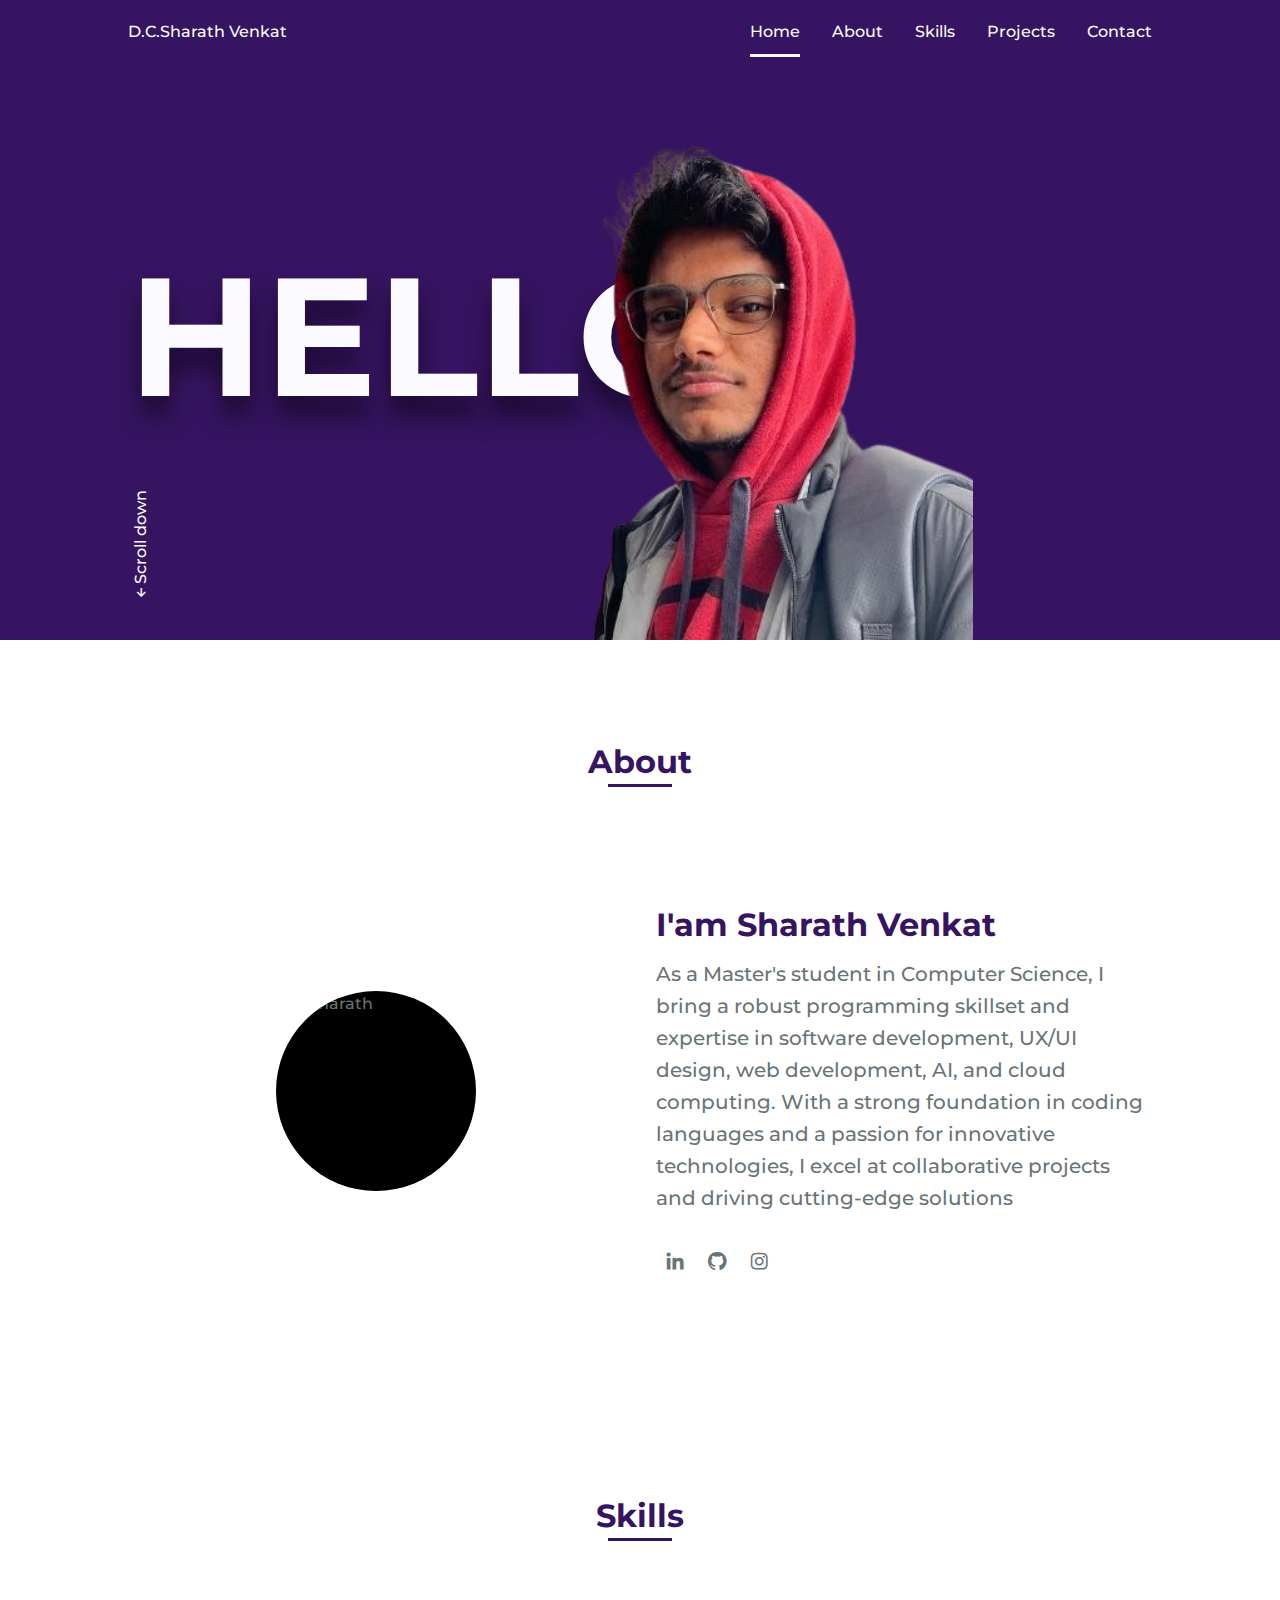
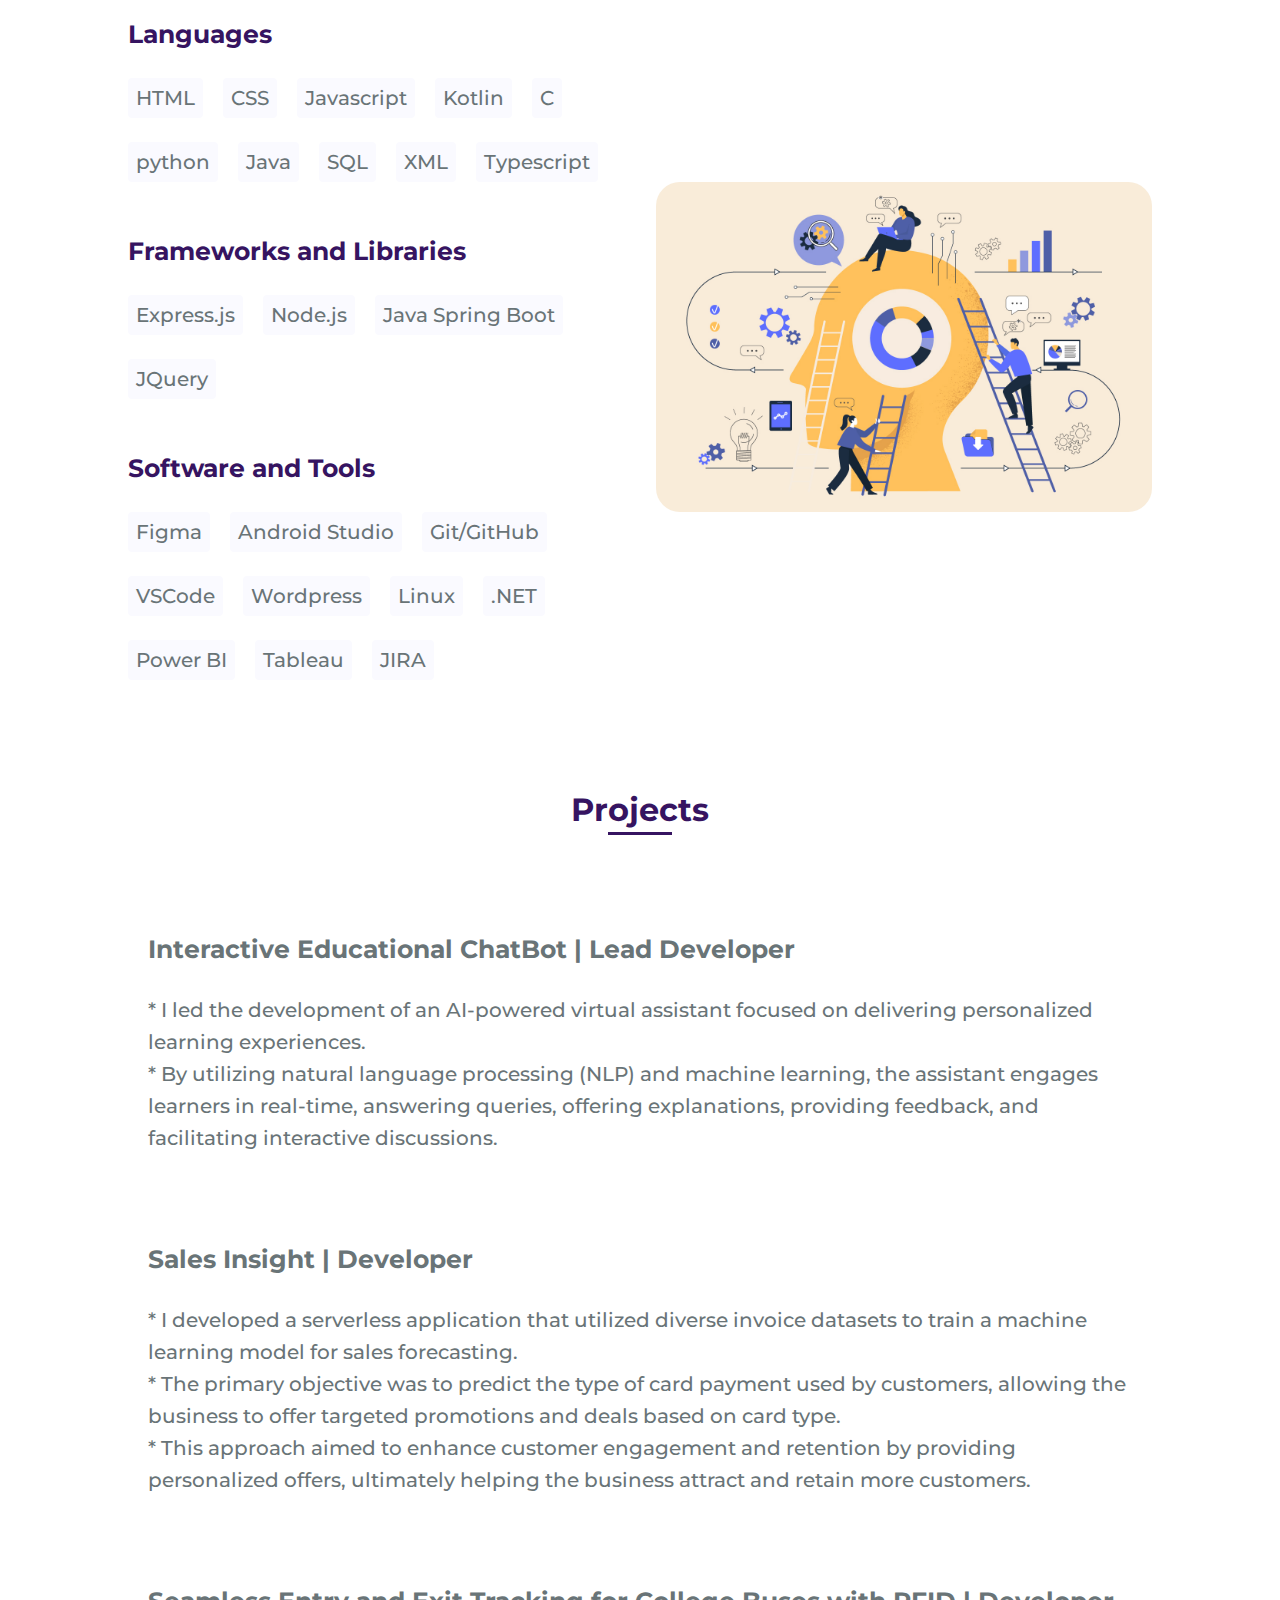
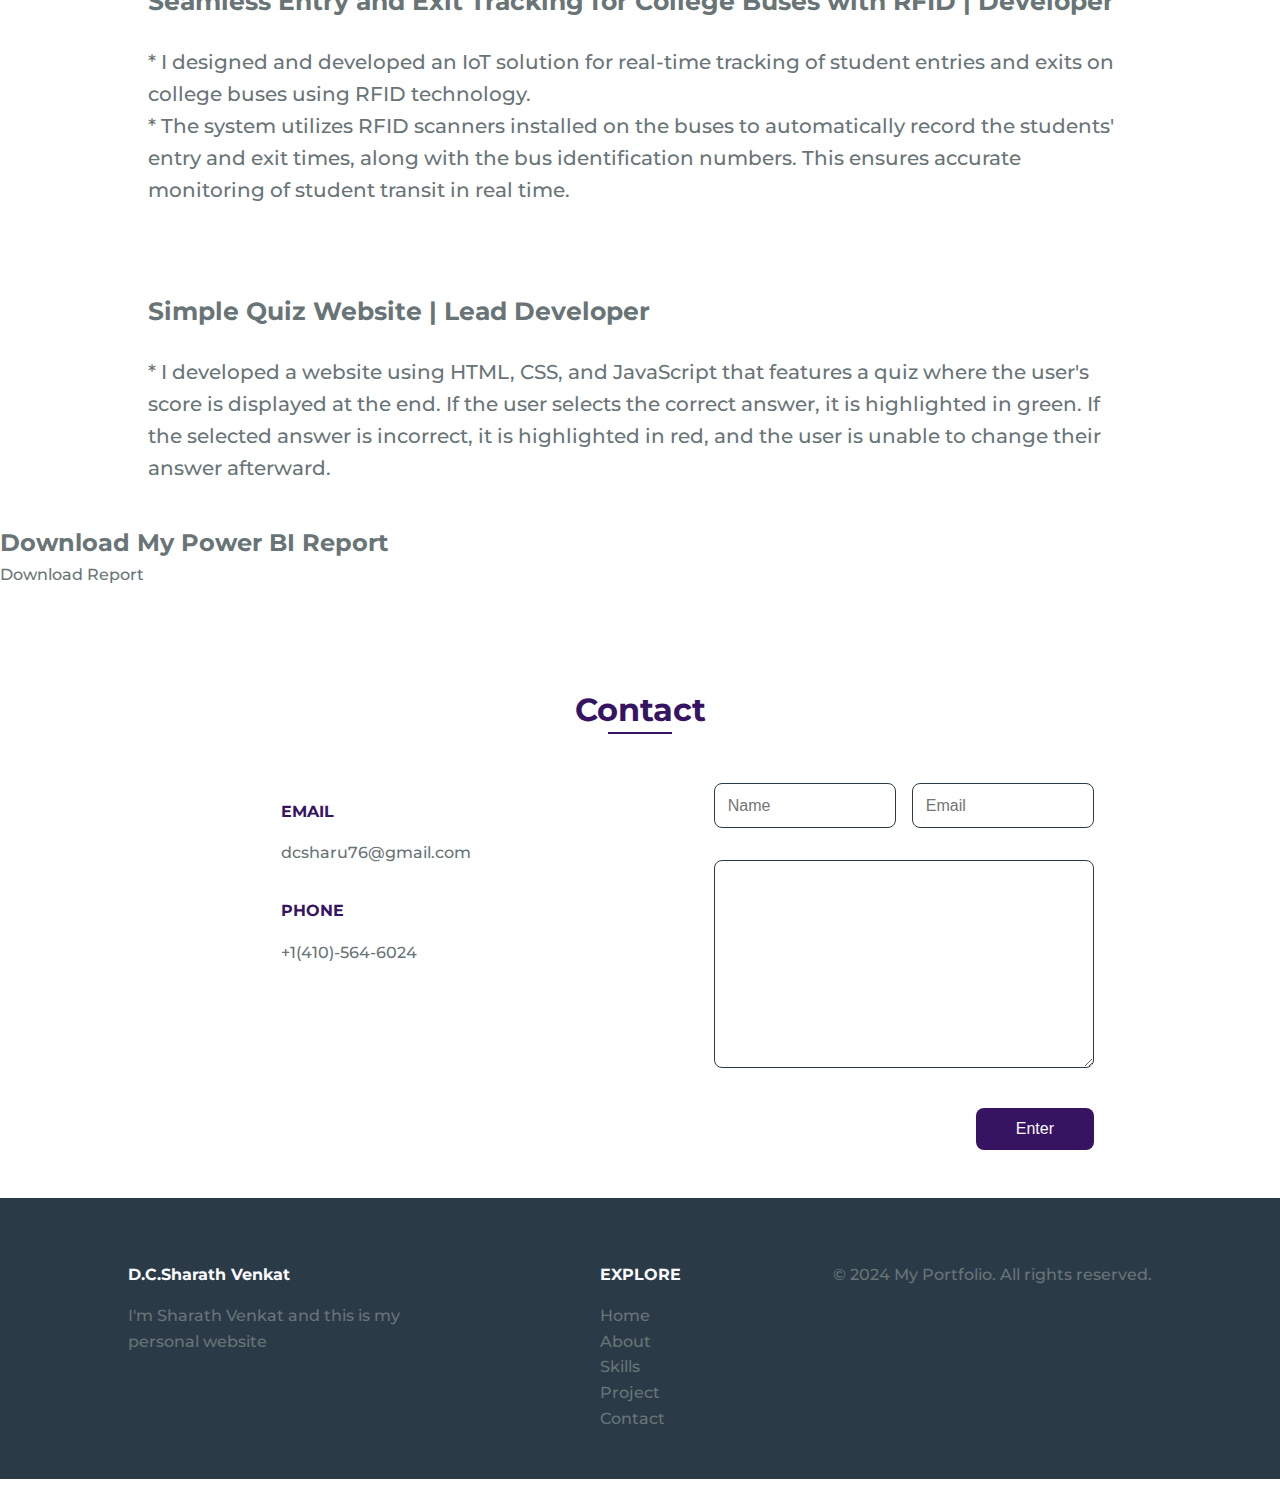
==== index.html @ 699fb861 "Update index.html" ====
<!DOCTYPE html>
    <html lang="en">
    <head>
        <meta charset="UTF-8">
        <meta name="viewport" content="width=device-width, initial-scale=1.0">
        <link rel="stylesheet" href="sharath/styles.css">
        <link href='https://cdn.jsdelivr.net/npm/boxicons@2.0.5/css/boxicons.min.css' rel='stylesheet'>

        <title>Portfolio</title>
    </head>
    <body>
        <header class="l-header">
            <nav class="nav bd-grid">
                <div>
                    <a href="#" class="nav__logo">D.C.Sharath Venkat</a>
                </div>

                <div class="nav__menu" id="nav-menu">
                    <ul class="nav__list">
                        <li class="nav__item"><a href="#home" class="nav__link active">Home</a></li>
                        <li class="nav__item"><a href="#about" class="nav__link">About</a></li>
                        <li class="nav__item"><a href="#skills" class="nav__link">Skills</a></li>
                        <li class="nav__item"><a href="#projects" class="nav__link">Projects</a></li>
                        <li class="nav__item"><a href="#contact" class="nav__link">Contact</a></li>
                    </ul>
                </div>

                <div class="nav__toggle" id="nav-toggle">
                    <i class='bx bx-menu'></i>
                </div>
            </nav>
        </header>

        <main class="l-main">
            <section class="home" id="home">
                <div class="home__container bd-grid">
                    <h1 class="home__title"><span>HELLO</span></h1>

                    <div class="home__scroll">
                        <a href="#about" class="home__scroll-link"><i class='bx bx-up-arrow-alt' ></i>Scroll down</a>
                    </div>

                    <img src="sharath/me.png" alt="" class="home__img">
                </div>
            </section>
                <section class="about section" id="about">
                <h2 class="section-title">About</h2>

                <div class="about__container bd-grid">
                    <div class="about__img">
                        <img src="sharath/programmer.jpg" alt="sharath">
                    </div>

                    <div>
                        <h2 class="about__subtitle">I'am Sharath Venkat</h2>
                        <p class="about__text" style="font-size: 20px;">As a Master's student in Computer Science, I bring a robust programming skillset and expertise in software development, UX/UI design, web development, AI, and cloud computing. With a strong foundation in coding languages and a passion for innovative technologies, I excel at collaborative projects and driving cutting-edge solutions
                        <div class="about__social">
                            <a href="https://www.linkedin.com/in/d-c-sharath-venkat/" class="about__social-icon"><i class='bx bxl-linkedin' ></i></a>
                            <a href="https://github.com/DCSharathVenkat" class="about__social-icon"><i class='bx bxl-github' ></i></a>
                            <a href="https://www.instagram.com/sharath_venkat/?hl=en" class="about__social-icon"><i class='bx bxl-instagram' ></i></a>
                            
                            
                        </div>
                    </div>
                </div>
            </section>
            

            

            
            <section class="skills section" id="skills">
                <h2 class="section-title">Skills</h2>

                <div class="skills__container bd-grid">
                    <div class="skills__box">
    <h3 class="skills__subtitle" style="font-size: 25px;">Languages</h3>
                        <span class="skills__name" style="font-size: 20px;">HTML</span>
                        <span class="skills__name" style="font-size: 20px;">CSS</span>
                        <span class="skills__name" style="font-size: 20px;">Javascript</span>
                        <span class="skills__name" style="font-size: 20px;">Kotlin</span>
                        <span class="skills__name" style="font-size: 20px;">C</span>
                        <span class="skills__name" style="font-size: 20px;">python</span>
                        <span class="skills__name" style="font-size: 20px;">Java</span>
                        <span class="skills__name" style="font-size: 20px;">SQL</span>
                        <span class="skills__name" style="font-size: 20px;">XML</span>
                        <span class="skills__name" style="font-size: 20px;">Typescript</span>

                        <h3 class="skills__subtitle" style="font-size: 25px;">Frameworks and Libraries</h3>
                        <span class="skills__name" style="font-size: 20px;">Express.js</span>
                        <span class="skills__name" style="font-size: 20px;">Node.js</span>
                        <span class="skills__name" style="font-size: 20px;">Java Spring Boot</span>
                        <span class="skills__name" style="font-size: 20px;">JQuery</span>

                        
                        <h3 class="skills__subtitle" style="font-size: 25px;">Software and Tools</h3>
                        <span class="skills__name" style="font-size: 20px;">Figma</span>
                        <span class="skills__name" style="font-size: 20px;">Android Studio</span>
                        <span class="skills__name" style="font-size: 20px;">Git/GitHub</span>
                        <span class="skills__name" style="font-size: 20px;">VSCode</span>
                        <span class="skills__name" style="font-size: 20px;">Wordpress</span>
                        <span class="skills__name" style="font-size: 20px;">Linux</span>
                        <span class="skills__name" style="font-size: 20px;">.NET</span>
                        <span class="skills__name" style="font-size: 20px;">Power BI</span>
                        <span class="skills__name" style="font-size: 20px;">Tableau</span>
                        <span class="skills__name" style="font-size: 20px;">JIRA</span>
                    </div>

                    <div class="skills__img">
                        <img src="sharath/skill.jpg" alt="skill">
                    </div>
                </div>
            </section>

            

            <section id="projects">
                <div class="container">
                    <h2 class="section-title">Projects</h2>
                    <div class="lead__container bd-grid">
                    <div class="project" id="projects">
                        <h3 style="font-size: 25px;">Interactive Educational ChatBot | Lead Developer </h3>
                        <p style="font-size: 20px;">* I led the development of an AI-powered virtual assistant focused on delivering personalized learning experiences.</p>
                        <p style="font-size: 20px;">* By utilizing natural language processing (NLP) and machine learning, the assistant engages learners in real-time, answering queries, offering explanations, providing feedback, and facilitating interactive discussions.</p>
                    </div>
                    </div>
                    
                    <div class="lead__container bd-grid">
                    <div class="project">
                        <h3 style="font-size: 25px;">Sales Insight | Developer </h3>
                        <p style="font-size: 20px;">* I developed a serverless application that utilized diverse invoice datasets to train a machine learning model for sales forecasting.</p>
                        <p style="font-size: 20px;">* The primary objective was to predict the type of card payment used by customers, allowing the business to offer targeted promotions and deals based on card type.</p>
                        <p style="font-size: 20px;">* This approach aimed to enhance customer engagement and retention by providing personalized offers, ultimately helping the business attract and retain more customers.</p>
                    </div>
                    </div>
                    
                    <div class="lead__container bd-grid">
                    <div class="project">
                        <h3 style="font-size: 25px;">Seamless Entry and Exit Tracking for College Buses with RFID | Developer </h3>
                        <p style="font-size: 20px;">* I designed and developed an IoT solution for real-time tracking of student entries and exits on college buses using RFID technology. </p>
                        <p style="font-size: 20px;">* The system utilizes RFID scanners installed on the buses to automatically record the students' entry and exit times, along with the bus identification numbers. This ensures accurate monitoring of student transit in real time.</p>
                    </div>
                    </div>


                    <div class="lead__container bd-grid">
                    <div class="project">
                        <h3 style="font-size: 25px;">Simple Quiz Website | Lead Developer </h3>
                        <p style="font-size: 20px;">* I developed a website using HTML, CSS, and JavaScript that features a quiz where the user's score is displayed at the end. If the user selects the correct answer, it is highlighted in green. If the selected answer is incorrect, it is highlighted in red, and the user is unable to change their answer afterward.</p>
                    </div>
                    </div>

                    <section id="powerbi">
    <h2>Download My Power BI Report</h2>
    <a href="https://drive.google.com/file/d/1FcoRcLD9pyDUo7JGklIje6vXrLm3dzFv/view?usp=sharing" download class="btn">Download Report</a>
</section>

                    
                </div>
            </section>              

            <section class="contact section" id="contact">
                <h2 class="section-title">Contact</h2>

                <div class="contact__container bd-grid">
                    <div class="contact__info">
                        <h3 class="contact__subtitle">EMAIL</h3>
                        <span class="contact__text">dcsharu76@gmail.com</span>

                        <h3 class="contact__subtitle">PHONE</h3>
                        <span class="contact__text">+1(410)-564-6024</span>
                    </div>

                    <form action="" class="contact__form">
                        <div class="contact__inputs">
                            <input type="text" placeholder="Name" class="contact__input">
                            <input type="mail" placeholder="Email" class="contact__input">
                        </div>

                        <textarea name="" id="" cols="0" rows="10" class="contact__input"></textarea>

                        <input type="submit" value="Enter" class="contact__button">
                    </form>
                </div>
            </section>
        </main>


        <footer class="footer section">
            <div class="footer__container bd-grid">
                <div class="footer__data">
                    <h2 class="footer__title">D.C.Sharath Venkat</h2>
                    <p class="footer__text">I'm Sharath Venkat and this is my personal website</p>
                </div>

                <div class="footer__data">
                    <h2 class="footer__title">EXPLORE</h2>
                    <ul>
                        <li><a href="#home" class="footer__link">Home</a></li>
                        <li><a href="#about" class="footer__link">About</a></li>
                        <li><a href="#skills" class="footer__link">Skills</a></li>
                        <li><a href="#portfolio" class="footer__link">Project</a></li>
                        <li><a href="#Contact" class="footer__link">Contact</a></li>
                    </ul>
                </div>
                <div class="container">
                    <p>© 2024 My Portfolio. All rights reserved.</p>
                </div>

            </div>
        </footer>
        <script src="https://unpkg.com/scrollreveal"></script>
        <script src="sharath/main.js"></script>
    </body>
</html>
---- sharath/styles.css ----
@import url("https://fonts.googleapis.com/css2?family=Montserrat:wght@500;600;700&display=swap");

:root{
    --header-height: 3rem;
    --font-medium: 500;
}
:root{
    --first-color: #361461;
    --white-color: #FAFAFF;
    --dark-color: #2A3B47;
    --text-color: #697477;
}

:root{
    --body-font: 'Montserrat', sans-serif;
    --big-font-size: 6.25rem;
    --h2-font-size: 1.25rem;
    --normal-font-size: .938rem;
    --small-font-size: .813rem;
}
@media screen and (min-width: 768px){
    :root{
        --big-font-size: 10.5rem;
        --h2-font-size: 2rem;
        --normal-font-size: 1rem;
        --small-font-size: .875rem;
    }
}


:root{
    --mb-1: .5rem;
    --mb-2: 1rem;
    --mb-3: 1.5rem;
    --mb-4: 2rem;
}


:root{
    --z-fixed: 100;
}

/*===== BASE =====*/
*,::before,::after{
    box-sizing: border-box;
}
html{
    scroll-behavior: smooth;
}
body{
    margin: var(--header-height) 0 0 0;
    font-family: var(--body-font);
    font-size: var(--normal-font-size);
    font-weight: var(--font-medium);
    color: var(--text-color);
    line-height: 1.6;
}
h1,h2,p{
    margin: 0;
}
ul{
    margin: 0;
    padding: 0;
    list-style: none;
}
a{
    text-decoration: none;
    color: var(--text-color);
}
img{
    max-width: 100%;
    height: auto;
    display: block;
}

/*===== CLASS CSS ===== */
.section{
    padding: 3rem 0;
}
.section-title{
    position: relative;
    font-size: var(--h2-font-size);
    color: var(--dark-color);
    margin: var(--mb-4) 0;
    text-align: center;
}
.section-title::after{
    position: absolute;
    content: "";
    width: 32px;
    height: .18rem;
    left: 0;
    right: 0;
    margin: auto;
    top: 2rem;
    background-color: var(--first-color);
}

/*===== LAYOUT =====*/
.bd-grid{
    max-width: 1024px;
    display: grid;
    grid-template-columns: 100%;
    grid-column-gap: 2rem;
    width: calc(100% - 2rem);
    margin-left: var(--mb-2);
    margin-right: var(--mb-2);
}
.l-header{
    width: 100%;
    position: fixed;
    top: 0;
    left: 0;
    z-index: var(--z-fixed);
    background-color: var(--first-color);
}


.nav{
    height: var(--header-height);
    display: flex;
    justify-content: space-between;
    align-items: center;
}
@media screen and (max-width: 768px){
    .nav__menu{
        position: fixed;
        top: var(--header-height);
        right: -100%;
        width: 80%;
        height: 100%;
        padding: 2rem;
        background-color: rgba(255,255,255,.3);
        transition: .5s;
        backdrop-filter: blur(10px);
    }
}
.nav__item{
    margin-bottom: var(--mb-4);
}
.nav__link{
    position: relative;
    color: var(--dark-color);
}
.nav__link:hover{
    color: var(--first-color);
    text-shadow: 2px 2px 5px rgba(0,0,0,0.3);
    transform: scale(1.2); 
}
.nav__logo{
    color: var(--white-color);
}
.nav__toggle{
    color: var(--white-color);
    font-size: 1.5rem;
    cursor: pointer;
}

/*=== Show menu ===*/
.show{
    right: 0;
}

/*Active menu*/
.active::after{
    position: absolute;
    content: "";
    width: 100%;
    height: .18rem;
    left: 0;
    top: 2rem;
    background-color: var(--first-color);
}

/*===== HOME =====*/
.home{
    position: relative;
    background-color: var(--first-color);
    overflow: hidden;
}
.home__container{
    height: calc(100vh - var(--header-height));
    row-gap: 5rem;
}
.home__title{
    align-self: flex-end;
    font-size: var(--big-font-size);
    color: var(--white-color);
    line-height: .8;
}
.home__title span{
    text-shadow: 0 20px 25px rgba(0,0,0,.5);
}
.home__scroll{
    align-self: flex-end;
    padding-bottom: var(--mb-4);
}
.home__scroll-link{
    writing-mode: vertical-lr;
    transform: rotate(-180deg);
    color: var(--white-color);
}
.home__img{
    position: absolute;
    right: 0;
    bottom: 0;
    width: 295px;
}

/* ===== ABOUT =====*/
.about__container{
    justify-items: center;
    row-gap: 2rem;
    text-align: center;
}
.about__img{
    display: flex;
    justify-content: center;
    width: 200px;
    height: 2000px;
    background-color:black;
    border-radius: 60%;
    overflow: hidden;
}
.about__img img{
    width: 200px;
}

.about__subtitle{
    font-size: var(--h2-font-size);
    color: var(--first-color);
    margin-bottom: var(--mb-1);
}
.about__text{
    margin-bottom: var(--mb-4);
}
.about__profession{
    display: block;
    margin-bottom: var(--mb-4);
}
.about__social-icon{
    font-size: 1.4rem;
    margin: 0 var(--mb-1);
}
.about__social-icon:hover{
    color: var(--first-color);
}

/* ===== SKILLS =====*/
.skills__container{
    row-gap: 2rem;
}
.skills__subtitle{
    color: var(--first-color);
    margin-bottom: var(--mb-3);
}
.skills__name{
    display: inline-block;
    font-size: var(--small-font-size);
    margin-right: var(--mb-2);
    margin-bottom: var(--mb-3);
    padding: .25rem .5rem;
    background-color: var(--white-color);
    border-radius: .25rem;
}
.skills__name:hover{
    background-color: var(--first-color);
    color: var(--white-color);
}
.skills__img img{
    border-radius: 1.5rem;
}

/* ===== PROJECT=====*/
.project {
    margin-bottom: 20px;
    border-radius: 5px;
    transition: transform 0.3s;
    text-align: left;
    padding: 20px;
}

.section-title{
    color: var(--first-color);
    margin-bottom: var(--mb-3);
}

/* ===== CONTACT =====*/
.contact__container{
    row-gap: 2rem;
}
.contact__subtitle{
    font-size: var(--normal-font-size);
    color: var(--first-color);
}
.contact__text{
    display: inline-block;
    margin-bottom: var(--mb-2);
}
.contact__inputs{
    display: grid;
    grid-template-columns: repeat(2, 1fr);
    column-gap: 1rem;
}
.contact__input{
    width: 100%;
    padding: .8rem;
    outline: none;
    border: 1.5px solid var(--dark-color);
    font-size: var(--normal-font-size);
    margin-bottom: var(--mb-4);
    border-radius: .5rem;
}
.contact__button{
    display: block;
    background-color: var(--first-color);
    color: var(--white-color);
    padding: .75rem 2.5rem;
    margin-left: auto;
    border-radius: .5rem;
    border: none;
    outline: none;
    font-size: var(--normal-font-size);
    cursor: pointer;
}

/* ===== FOOTER=====*/
.footer{
    background-color: var(--dark-color);
}
.footer__container{
    row-gap: 2rem;
}
.footer__title{
    font-size: var(--normal-font-size);
    color: var(--white-color);
    margin-bottom: var(--mb-2);
}
.footer__link{
    padding: .25rem 0;
}

.footer__social{
    font-size: 1.4rem;
    margin-right: var(--mb-1);
}
.footer__social:hover{
    color: var(--first-color);
}

/* ===== MEDIA QUERIES =====*/
/* For small devices */
@media screen and (max-width: 320px) {
  .home__img {
    width: 230px;
  }
}

@media screen and (min-width: 768px){
    body{
        margin: 0;
    }
    .section{
        padding-top: 4rem;
    }
    .section-title{
        margin-bottom: 3rem;
    }
    .section-title::after{
        width: 64px;
        top: 3rem;
    }

    .nav{
        height: calc(var(--header-height) + 1rem);
    }
    .nav__list{
        display: flex;
    }
    .nav__item{
        margin-left: var(--mb-4);
        margin-bottom: 0;
    }
    .nav__toggle{
        display: none;
    }
    .nav__link{
        color: var(--white-color);
    }

    .active::after{
        background-color: var(--white-color);
    }

    .home__container{
        height: 100vh;
        grid-template-rows: 1.7fr 1fr;
        row-gap: 0;
    }
    .home__img{
        width: 524px;
        right: 10%;
    }

    .about__container{
        grid-template-columns: repeat(2, 1fr);
        align-items: center;
        text-align: initial;
        padding: 4rem 0;
    }
    .about__img{
        width: 200px;
        height: 200px;
    }
    .about__img img{
        width: 165px;
    }

    .skills__container{
        grid-template-columns: repeat(2, 1fr);
        align-items: center;
    }

    .portfolio__container{
        grid-template-columns: repeat(3, 1fr);
        grid-template-rows: repeat(2, 1fr);
        column-gap: 2rem;
    }

    .contact__container{
        grid-template-columns: repeat(2, 1fr);
        justify-items: center;
    }
    .contact__form{
        width: 380px;
    }

    .footer__container{
        grid-template-columns: repeat(3, 1fr);
        justify-items: center;
    }
}

@media screen and (min-width: 1024px){
    .bd-grid{
        margin-left: auto;
        margin-right: auto;
    }
}

/* For tall screens on mobiles y desktop*/
@media screen and (min-height: 721px) {
    .home__container {
        height: 640px;
    }
    .home__img {
        width: 500px;
        right: 24%;
    }
}

.nav__link:hover, .footer__link:hover {
    color: #4A90E2; /* Use your preferred accent color */
    transition: color 0.3s ease-in-out;
}
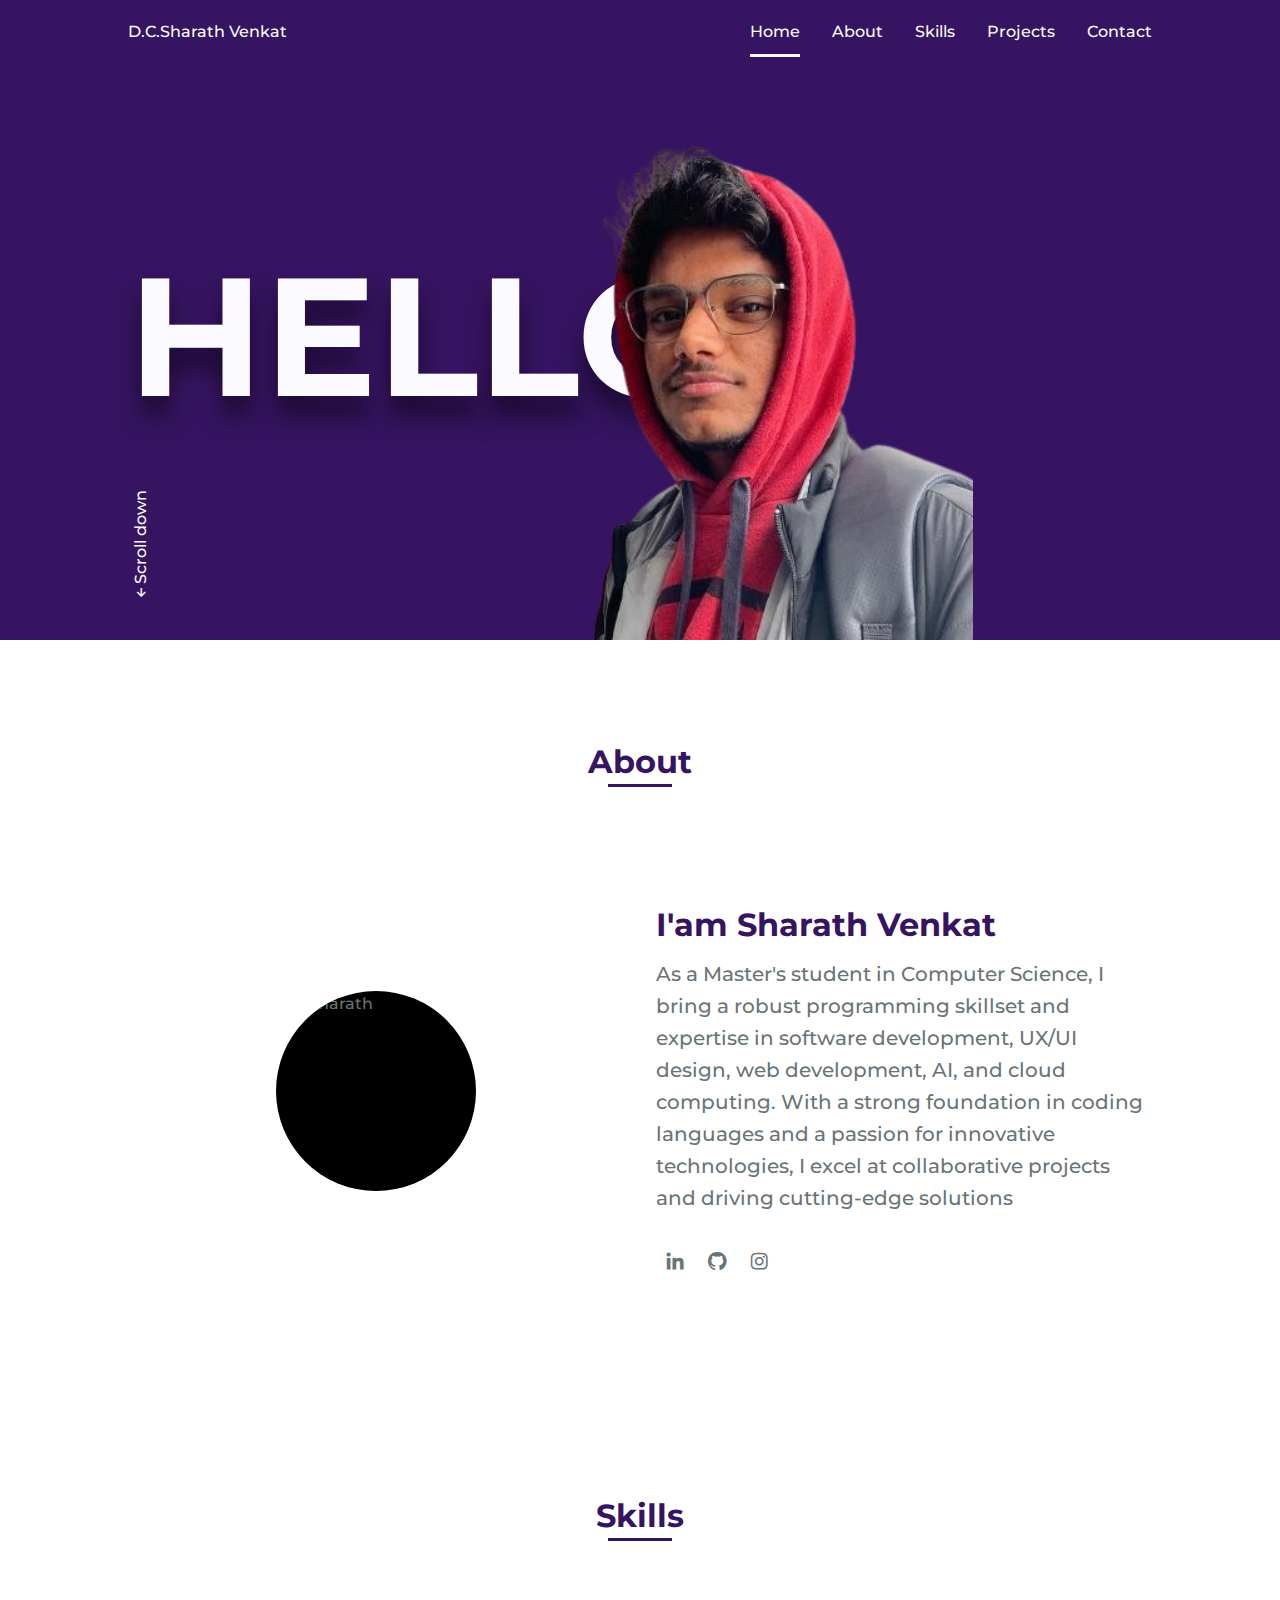
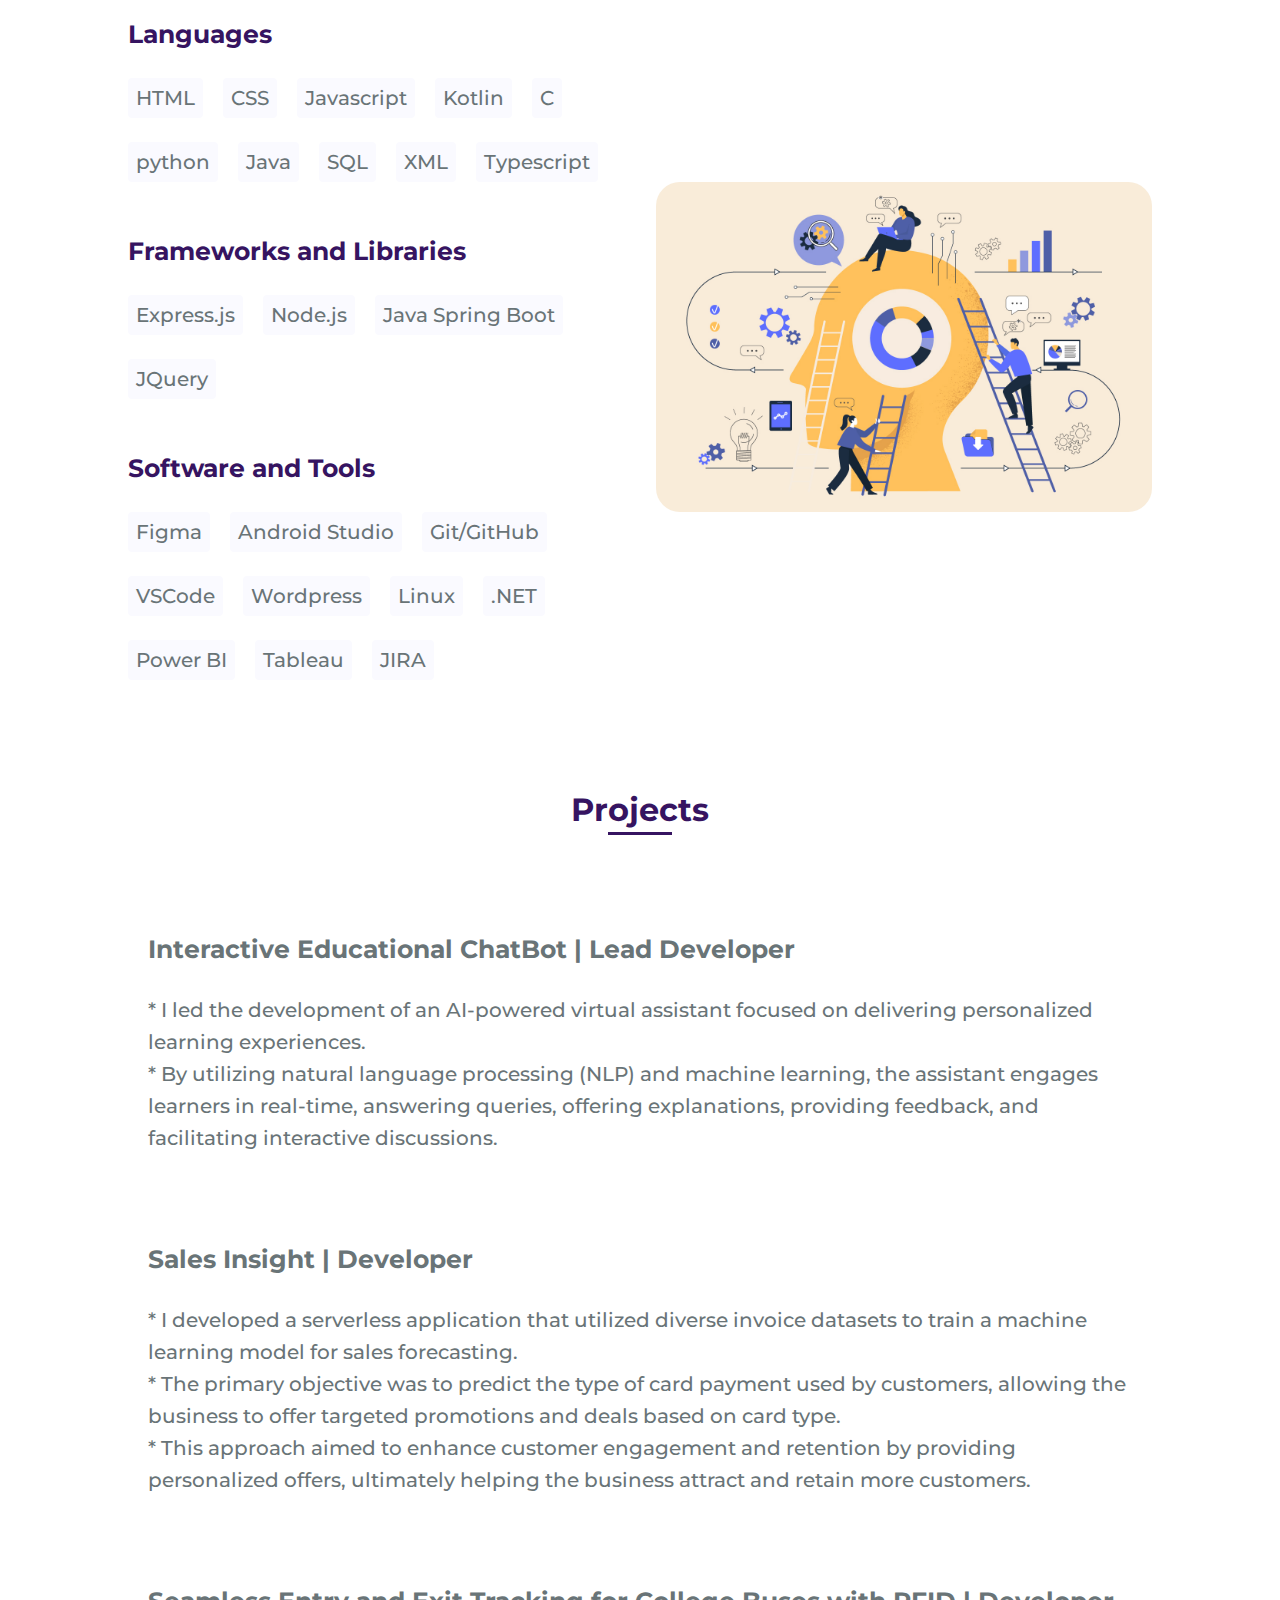
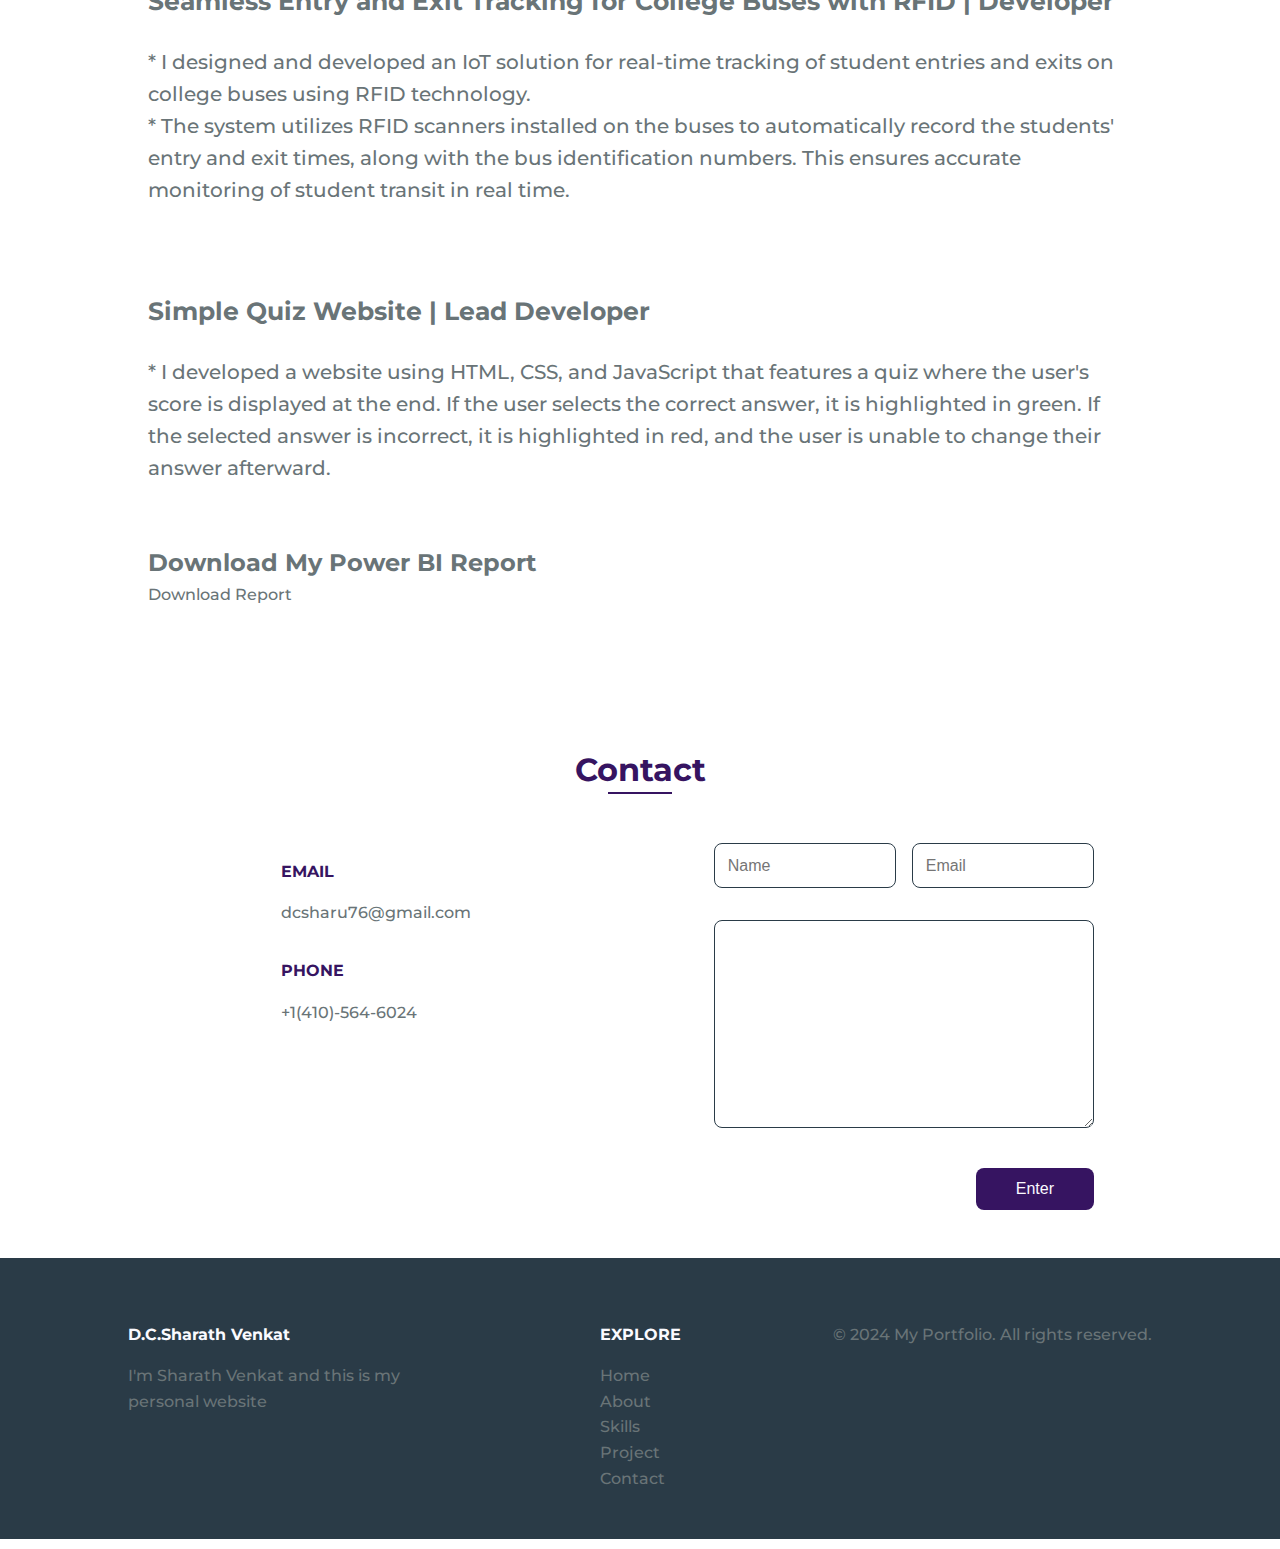
==== commit 9966cae9: "Update index.html" ====
--- a/index.html
+++ b/index.html
@@ -150,10 +150,12 @@
                     </div>
                     </div>
 
-                    <section id="powerbi">
-    <h2>Download My Power BI Report</h2>
-    <a href="https://drive.google.com/file/d/1FcoRcLD9pyDUo7JGklIje6vXrLm3dzFv/view?usp=sharing" download class="btn">Download Report</a>
-</section>
+                    <div class="lead__container bd-grid">
+                    <div class ="project">
+                        <h2>Download My Power BI Report</h2>
+                        <a href="https://drive.google.com/file/d/1FcoRcLD9pyDUo7JGklIje6vXrLm3dzFv/view?usp=sharing" download class="btn">Download Report</a>
+                    </div>
+                    </div>
 
                     
                 </div>
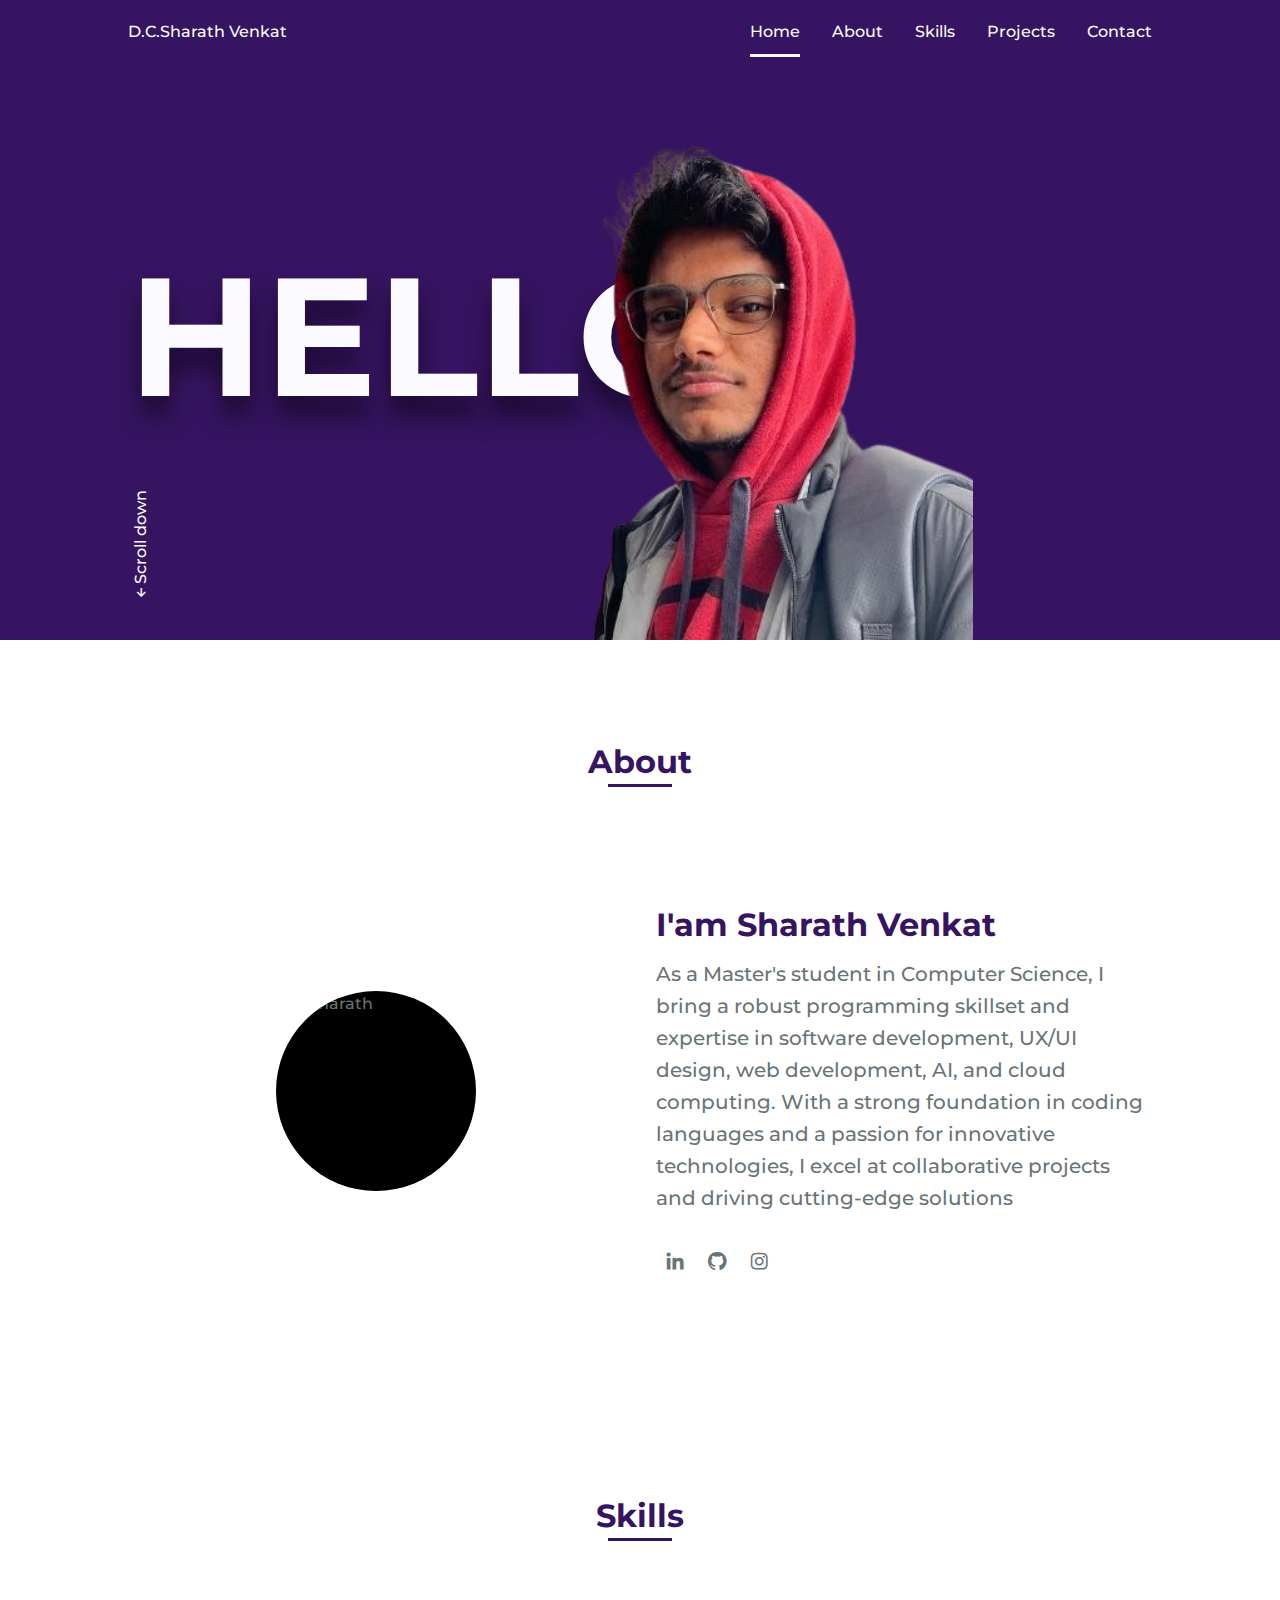
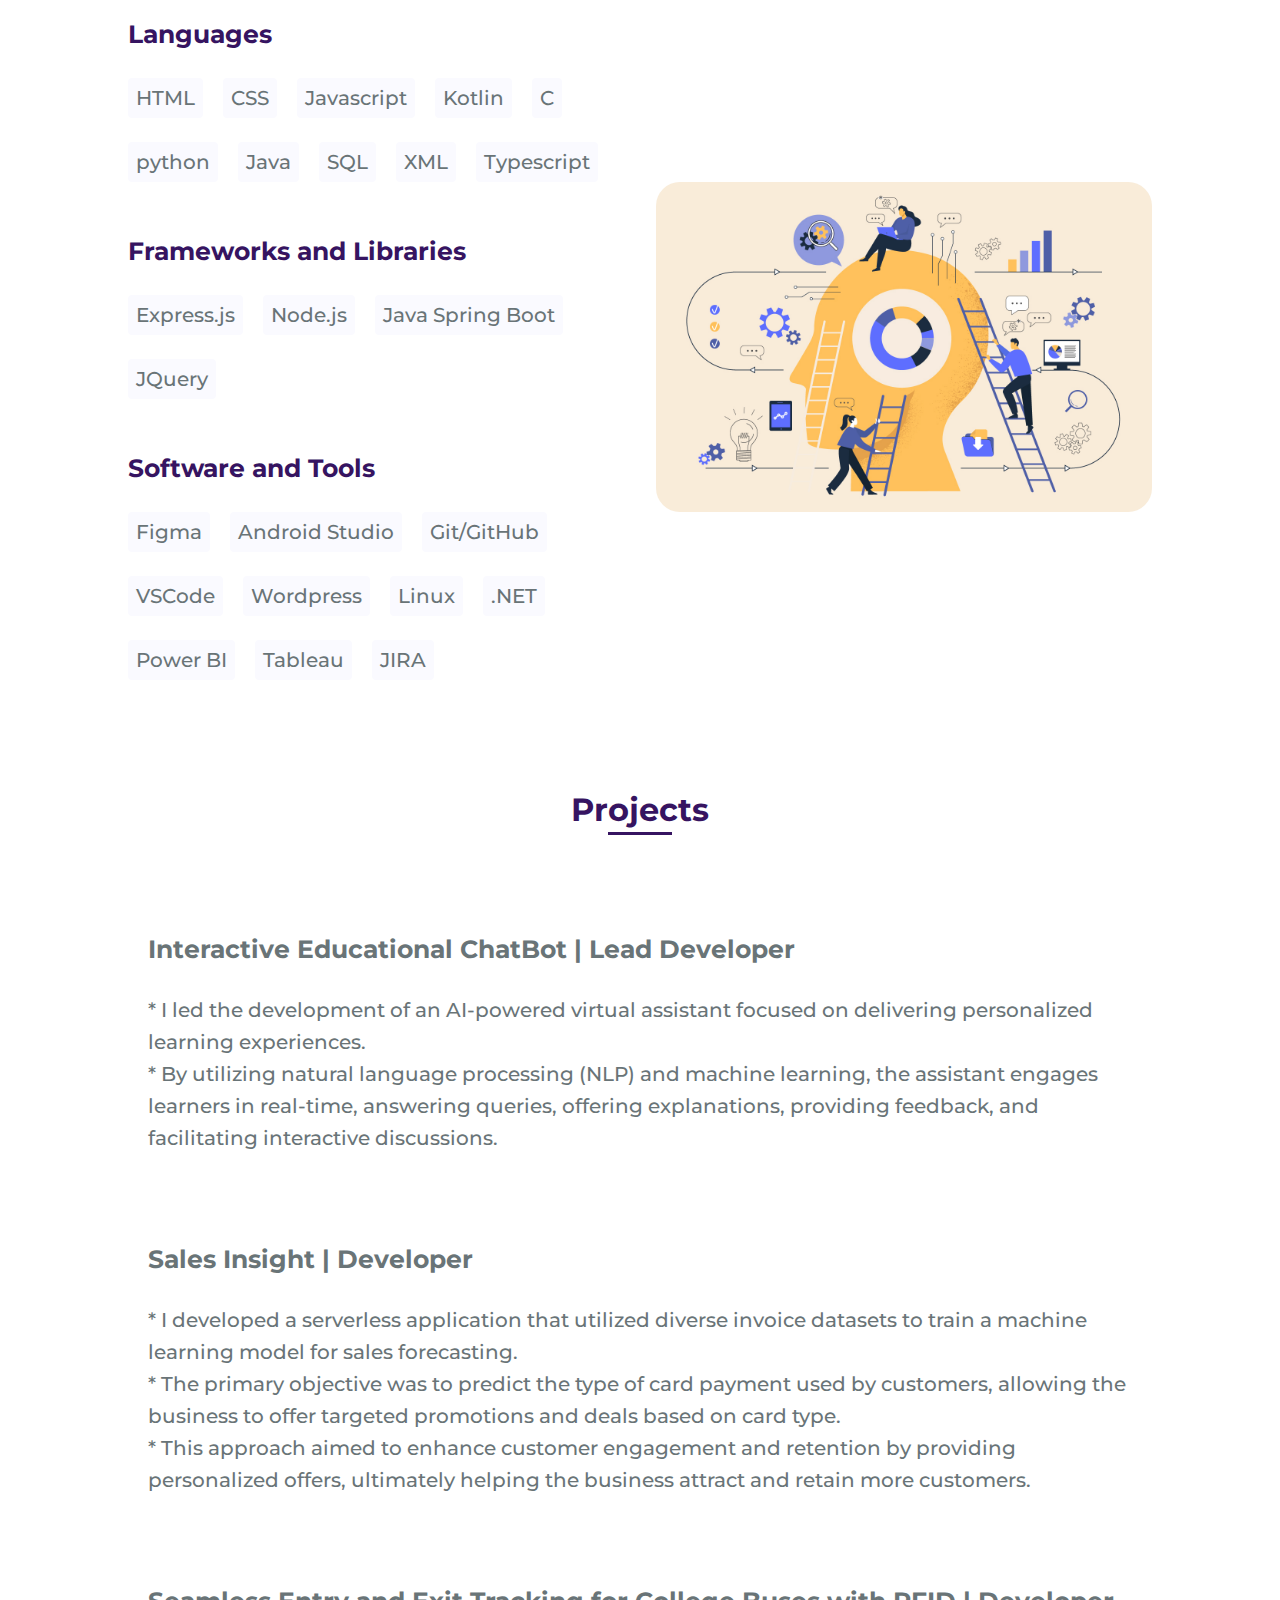
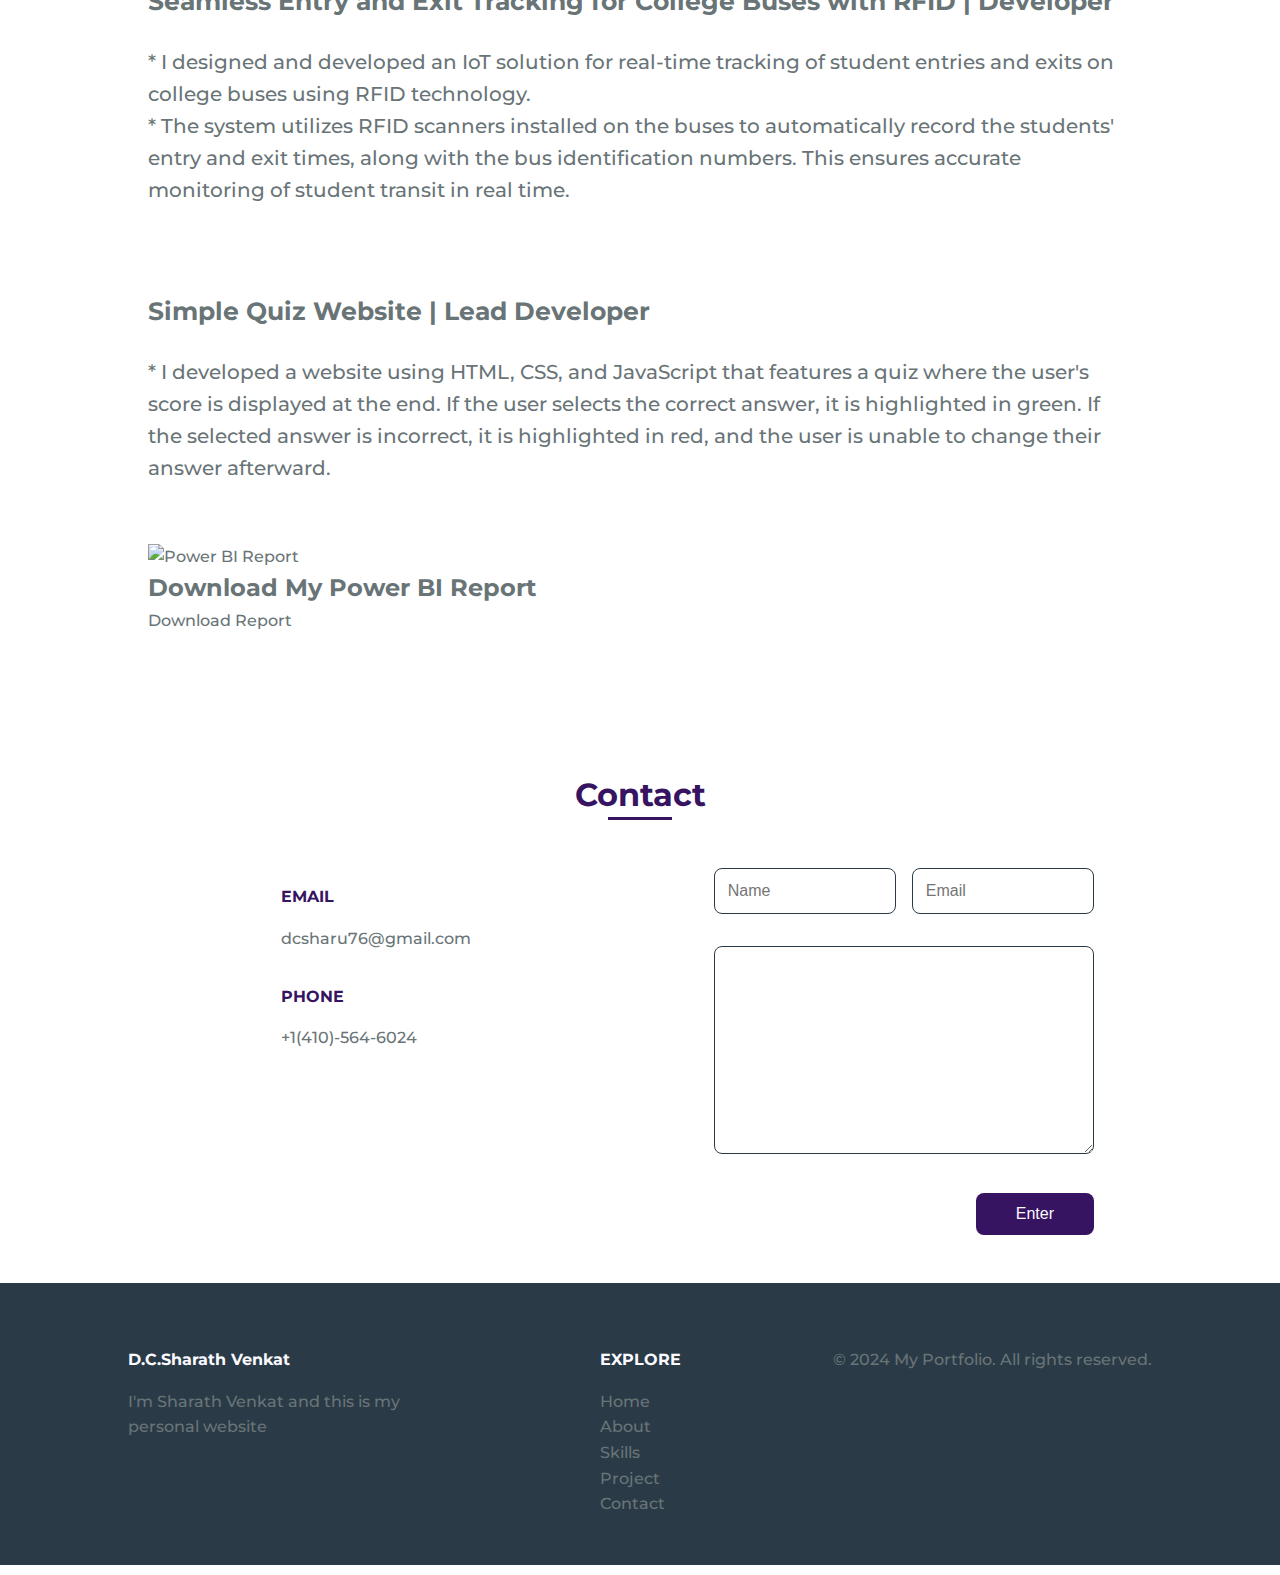
==== commit 28c66332: "Update index.html" ====
--- a/index.html
+++ b/index.html
@@ -152,6 +152,7 @@
 
                     <div class="lead__container bd-grid">
                     <div class ="project">
+                        <img src="image.png" alt="Power BI Report" width="600">
                         <h2>Download My Power BI Report</h2>
                         <a href="https://drive.google.com/file/d/1FcoRcLD9pyDUo7JGklIje6vXrLm3dzFv/view?usp=sharing" download class="btn">Download Report</a>
                     </div>
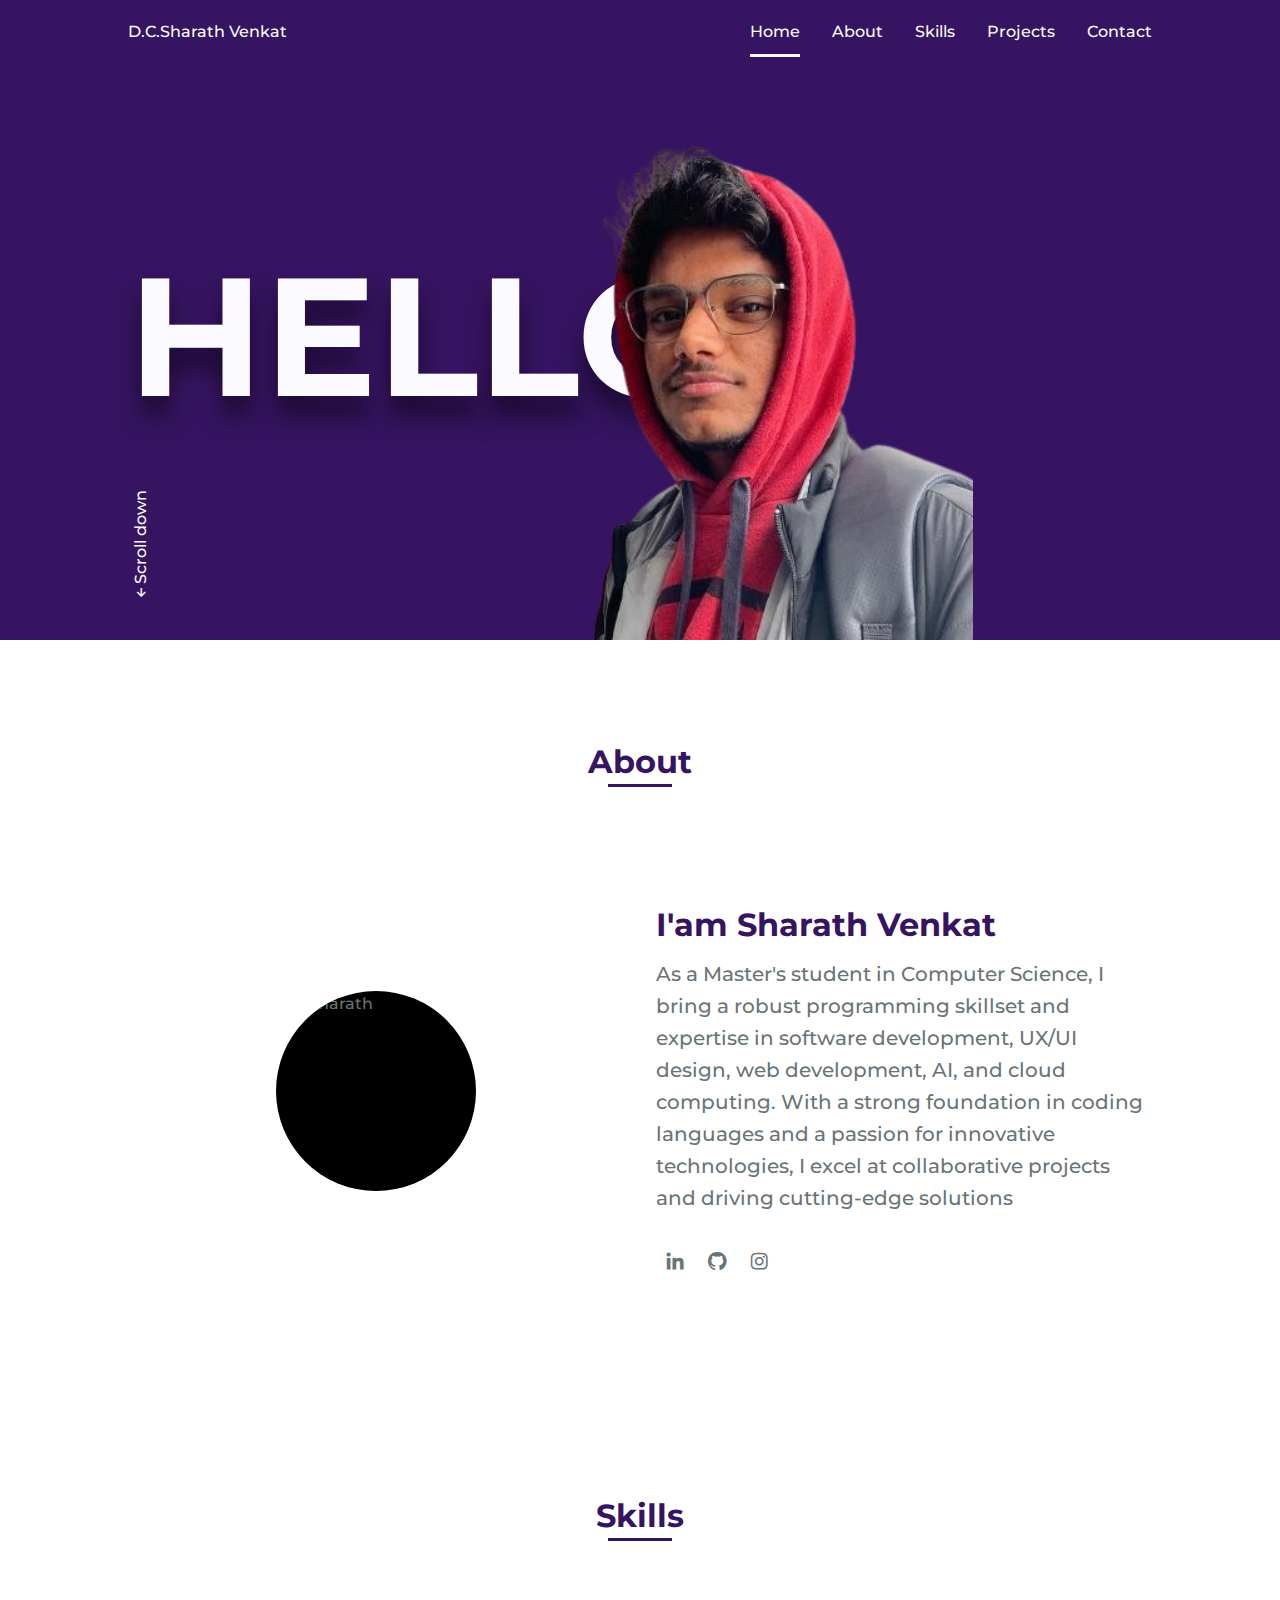
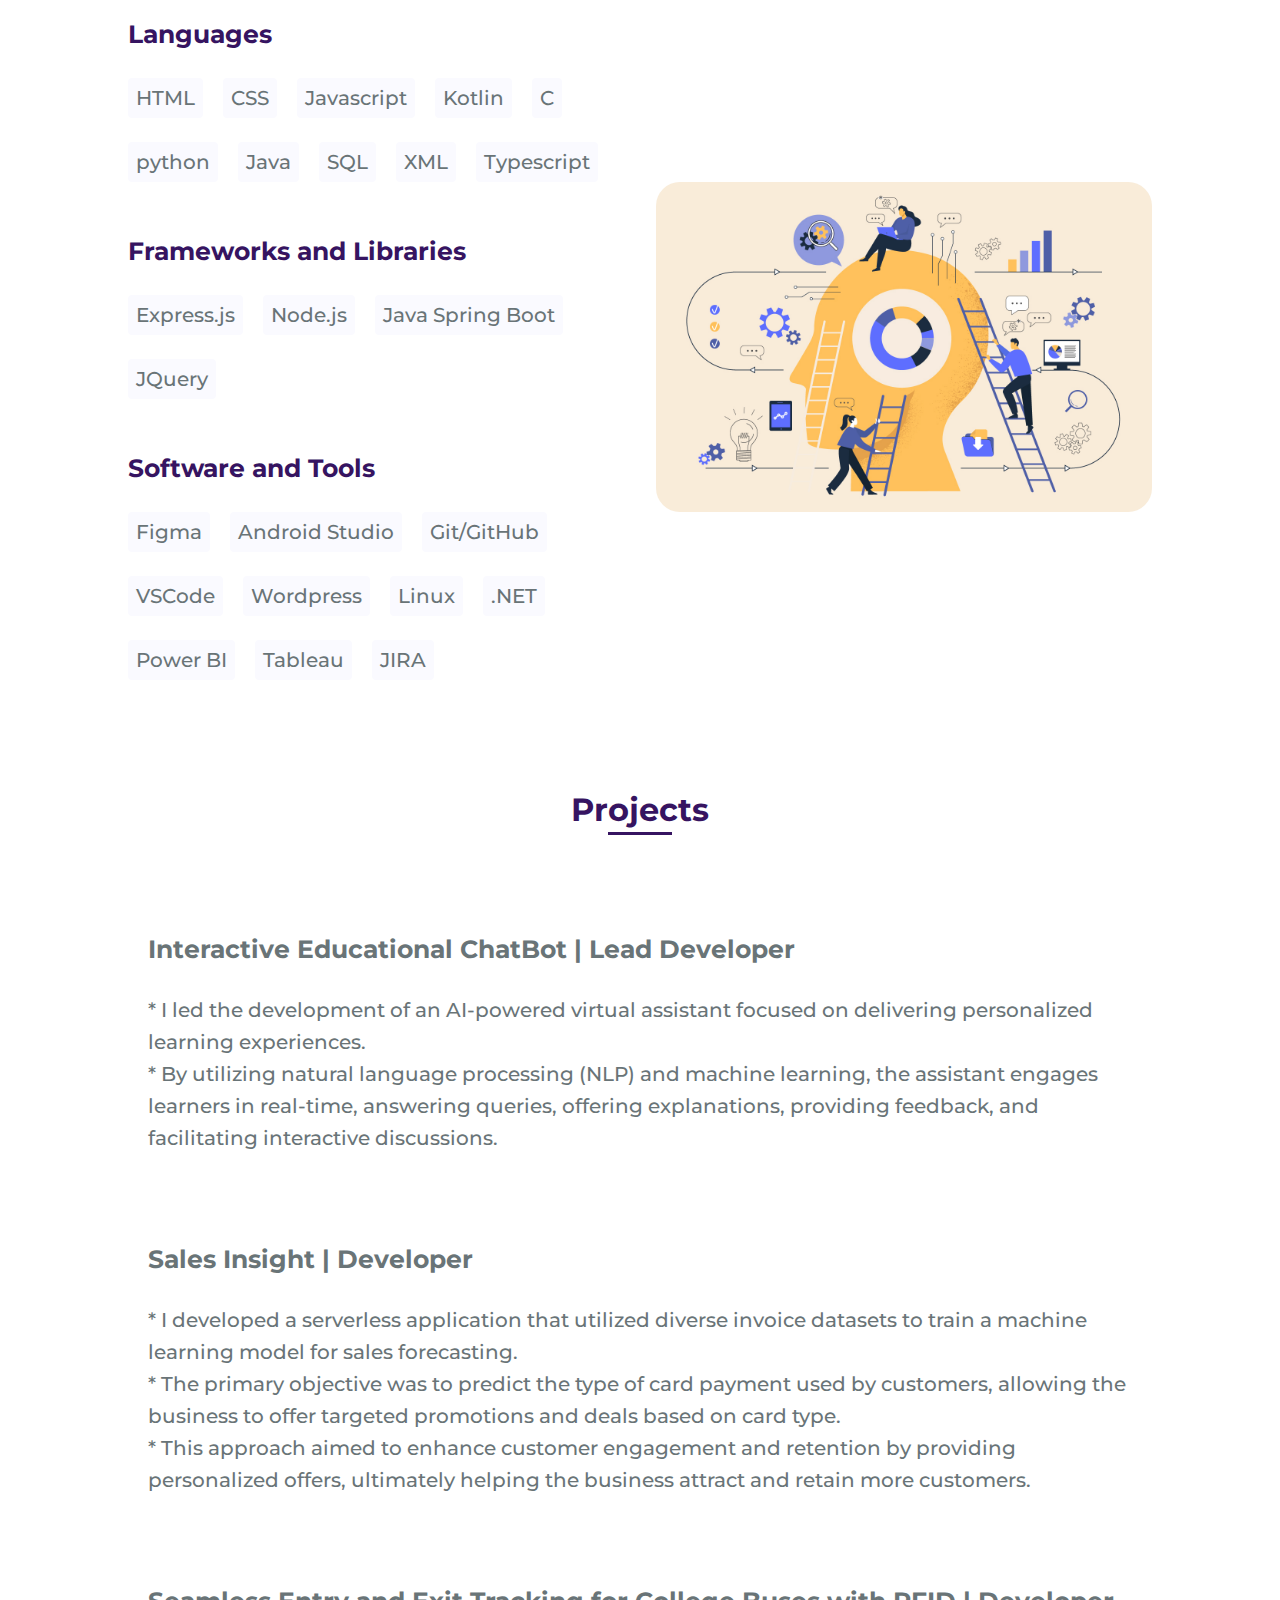
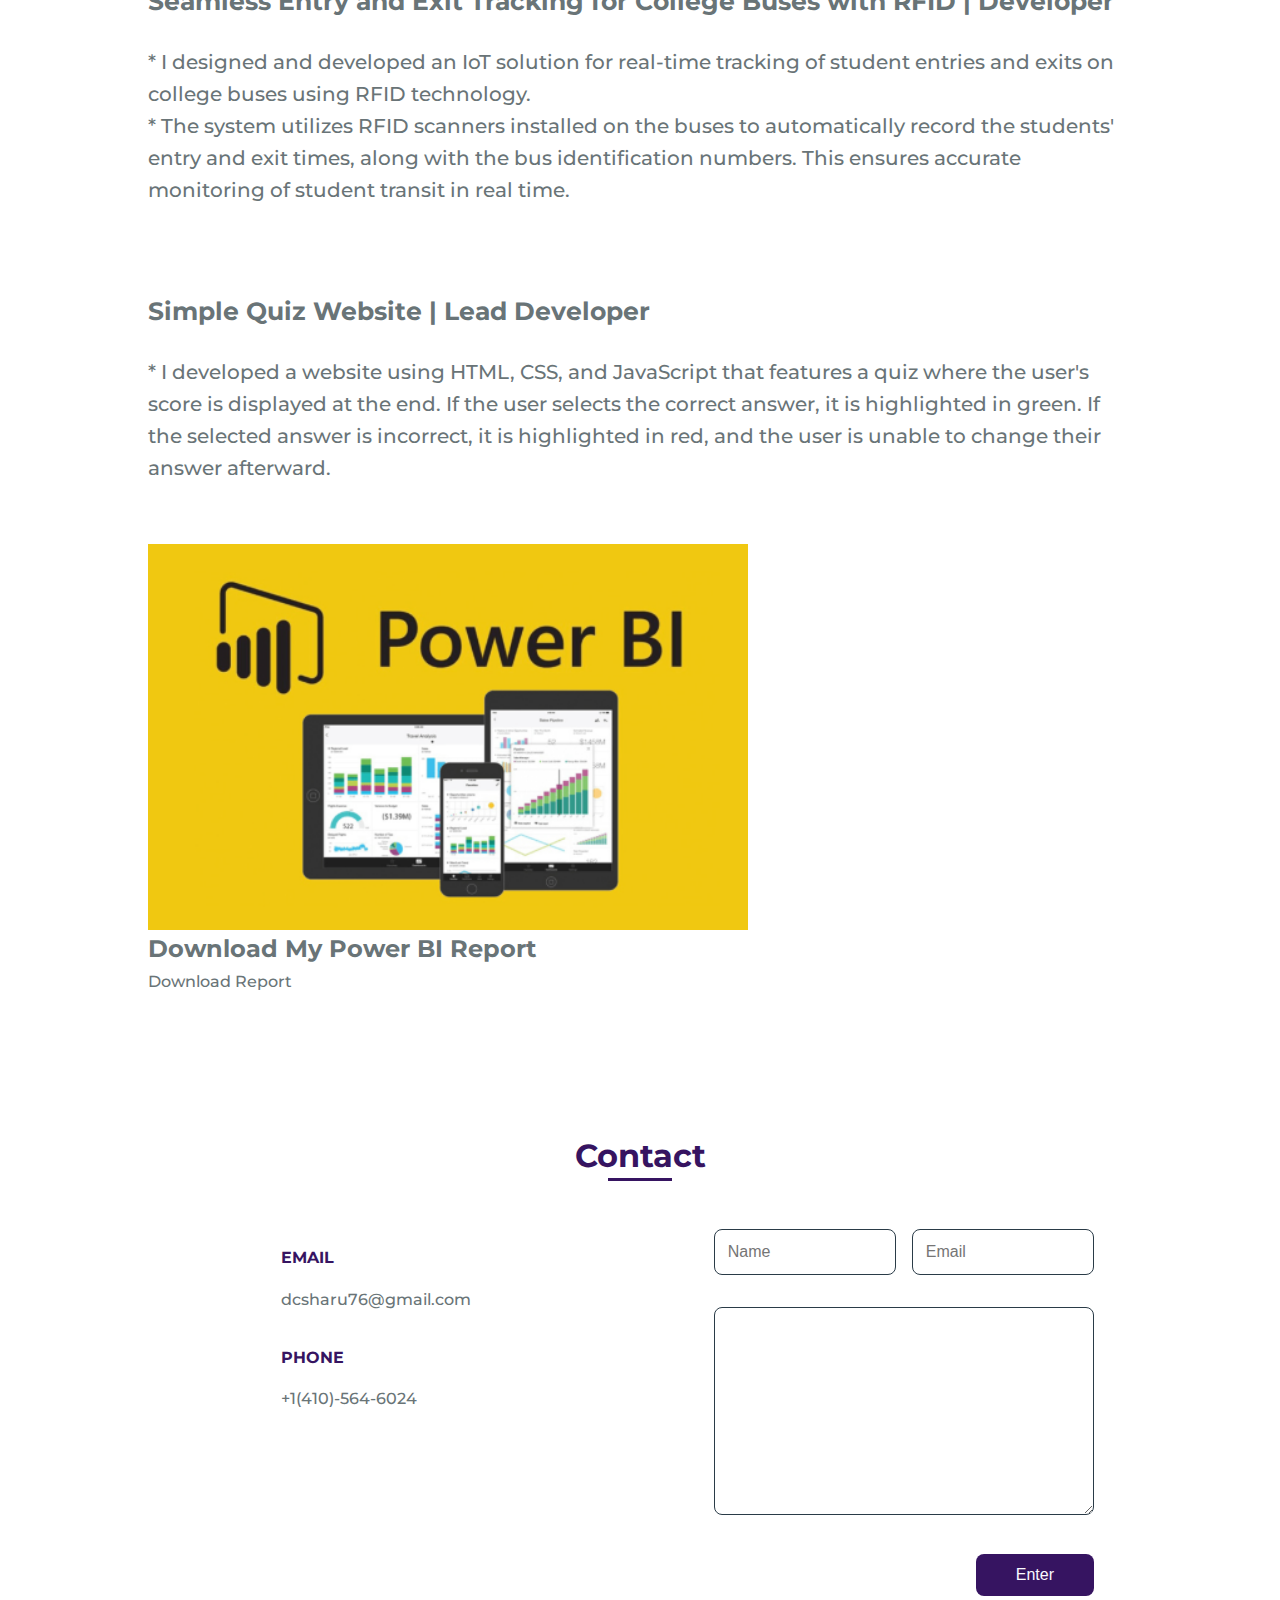
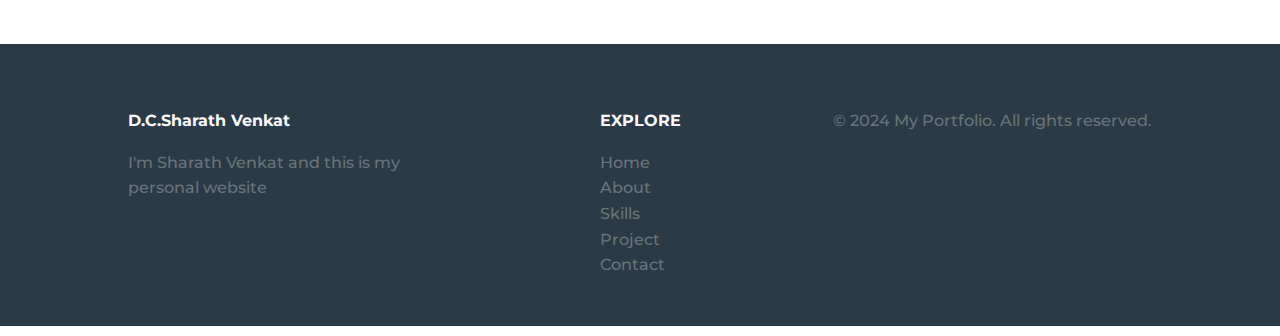
==== commit 70307318: "Update index.html" ====
--- a/index.html
+++ b/index.html
@@ -152,7 +152,7 @@
 
                     <div class="lead__container bd-grid">
                     <div class ="project">
-                        <img src="image.png" alt="Power BI Report" width="600">
+                        <img src="Screenshot 2025-02-18 114343.png" alt="Power BI Report" width="600">
                         <h2>Download My Power BI Report</h2>
                         <a href="https://drive.google.com/file/d/1FcoRcLD9pyDUo7JGklIje6vXrLm3dzFv/view?usp=sharing" download class="btn">Download Report</a>
                     </div>
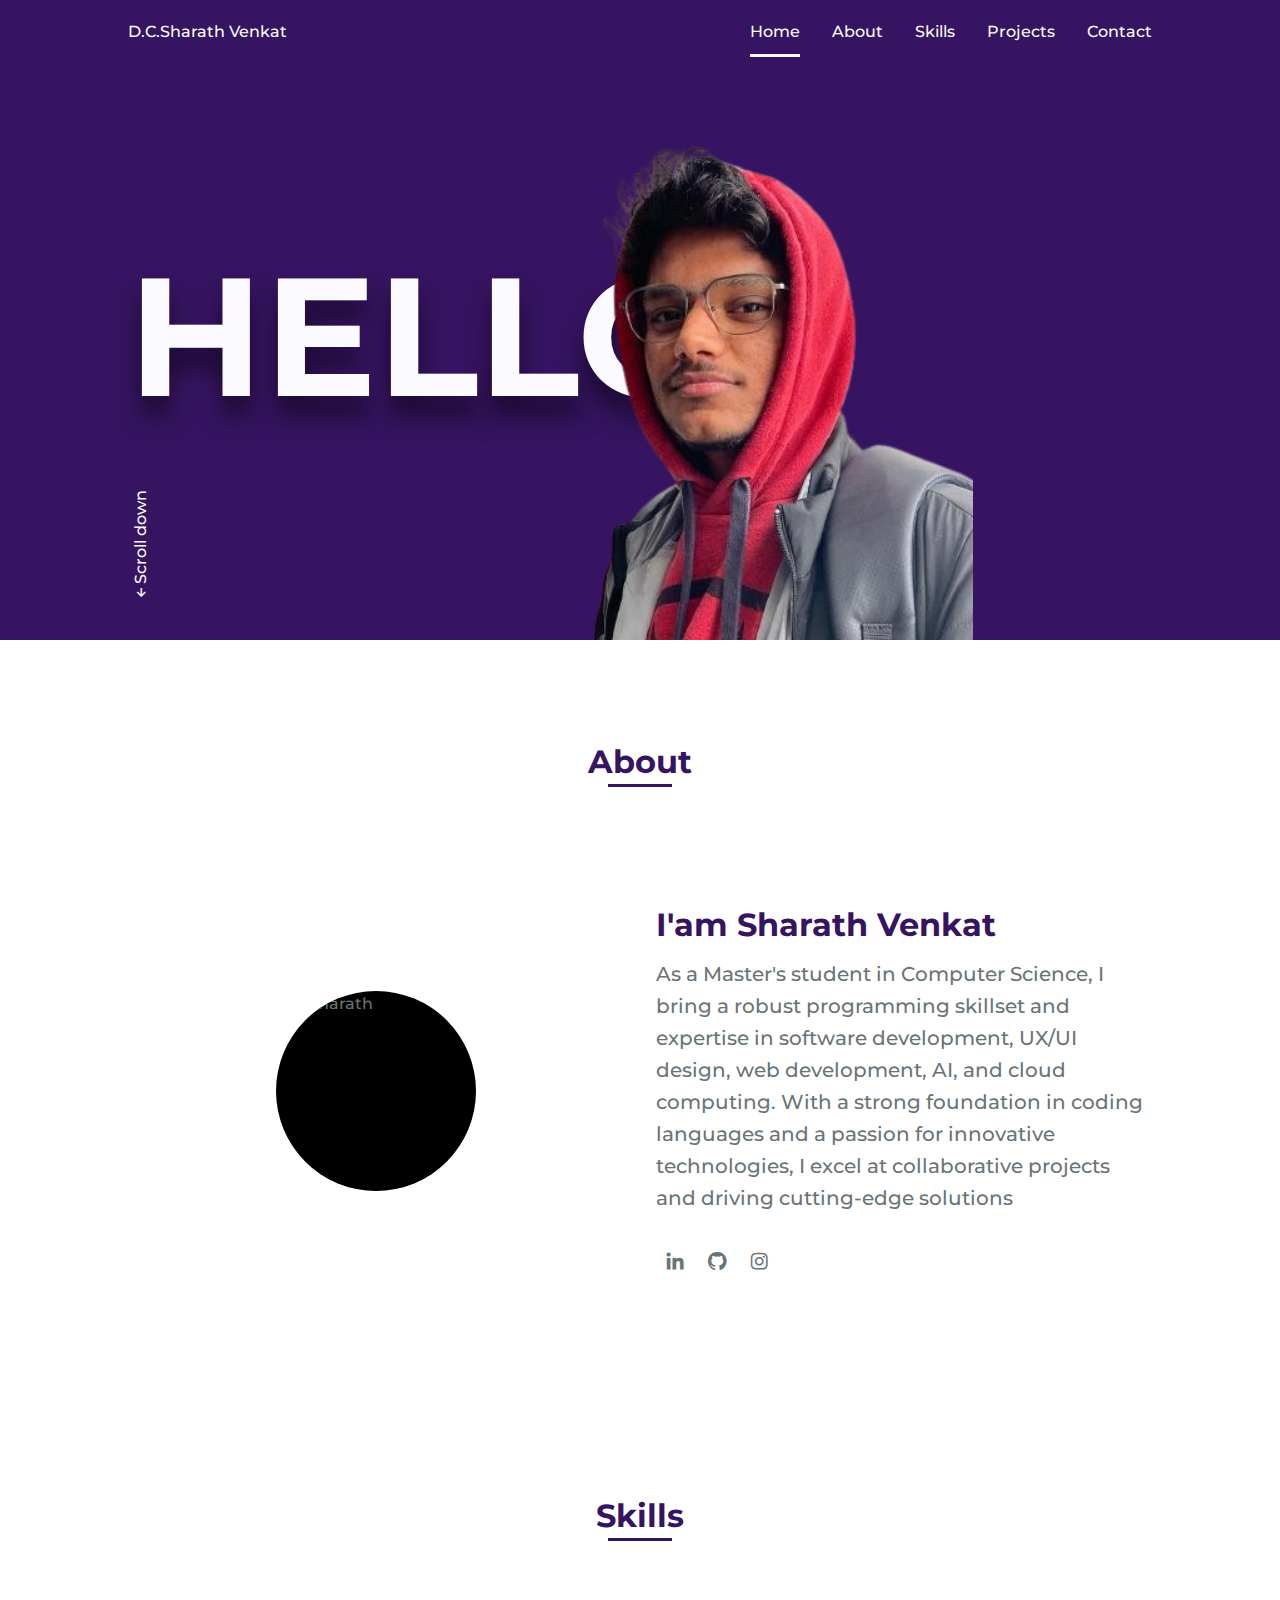
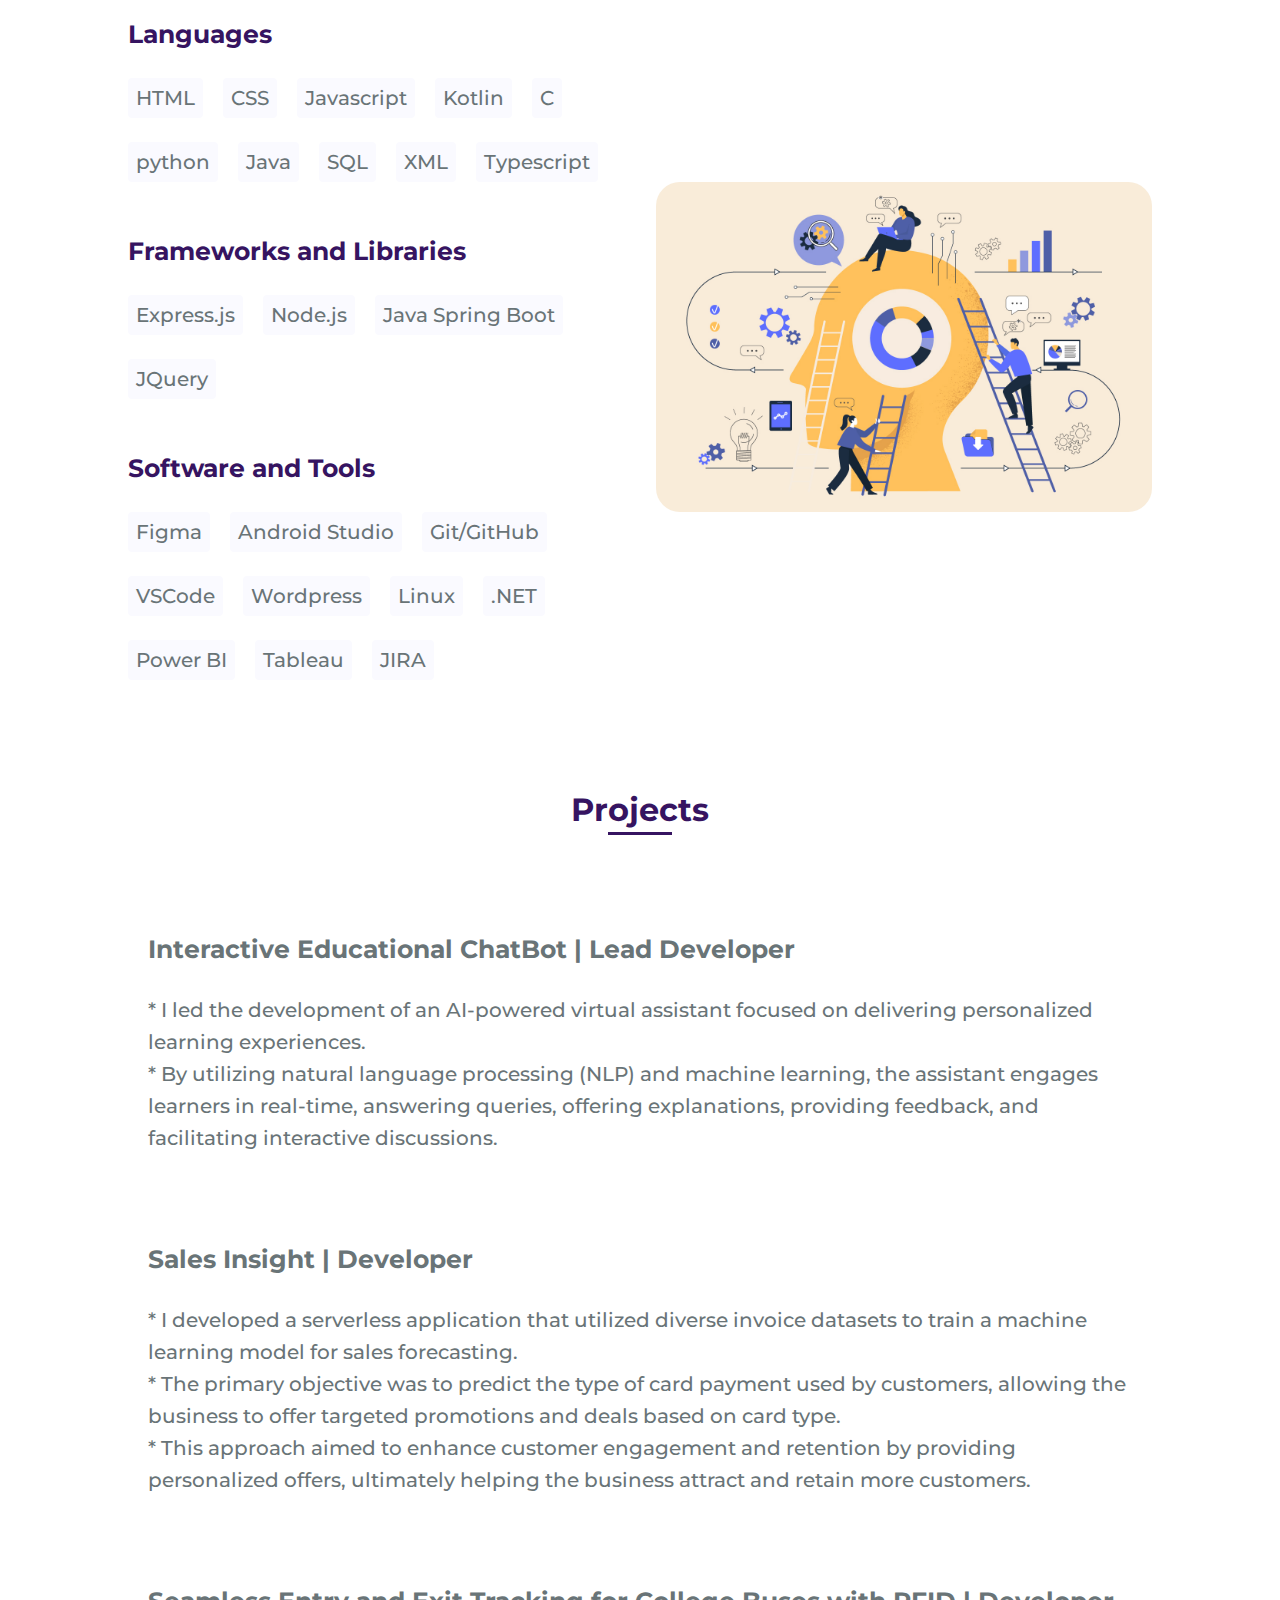
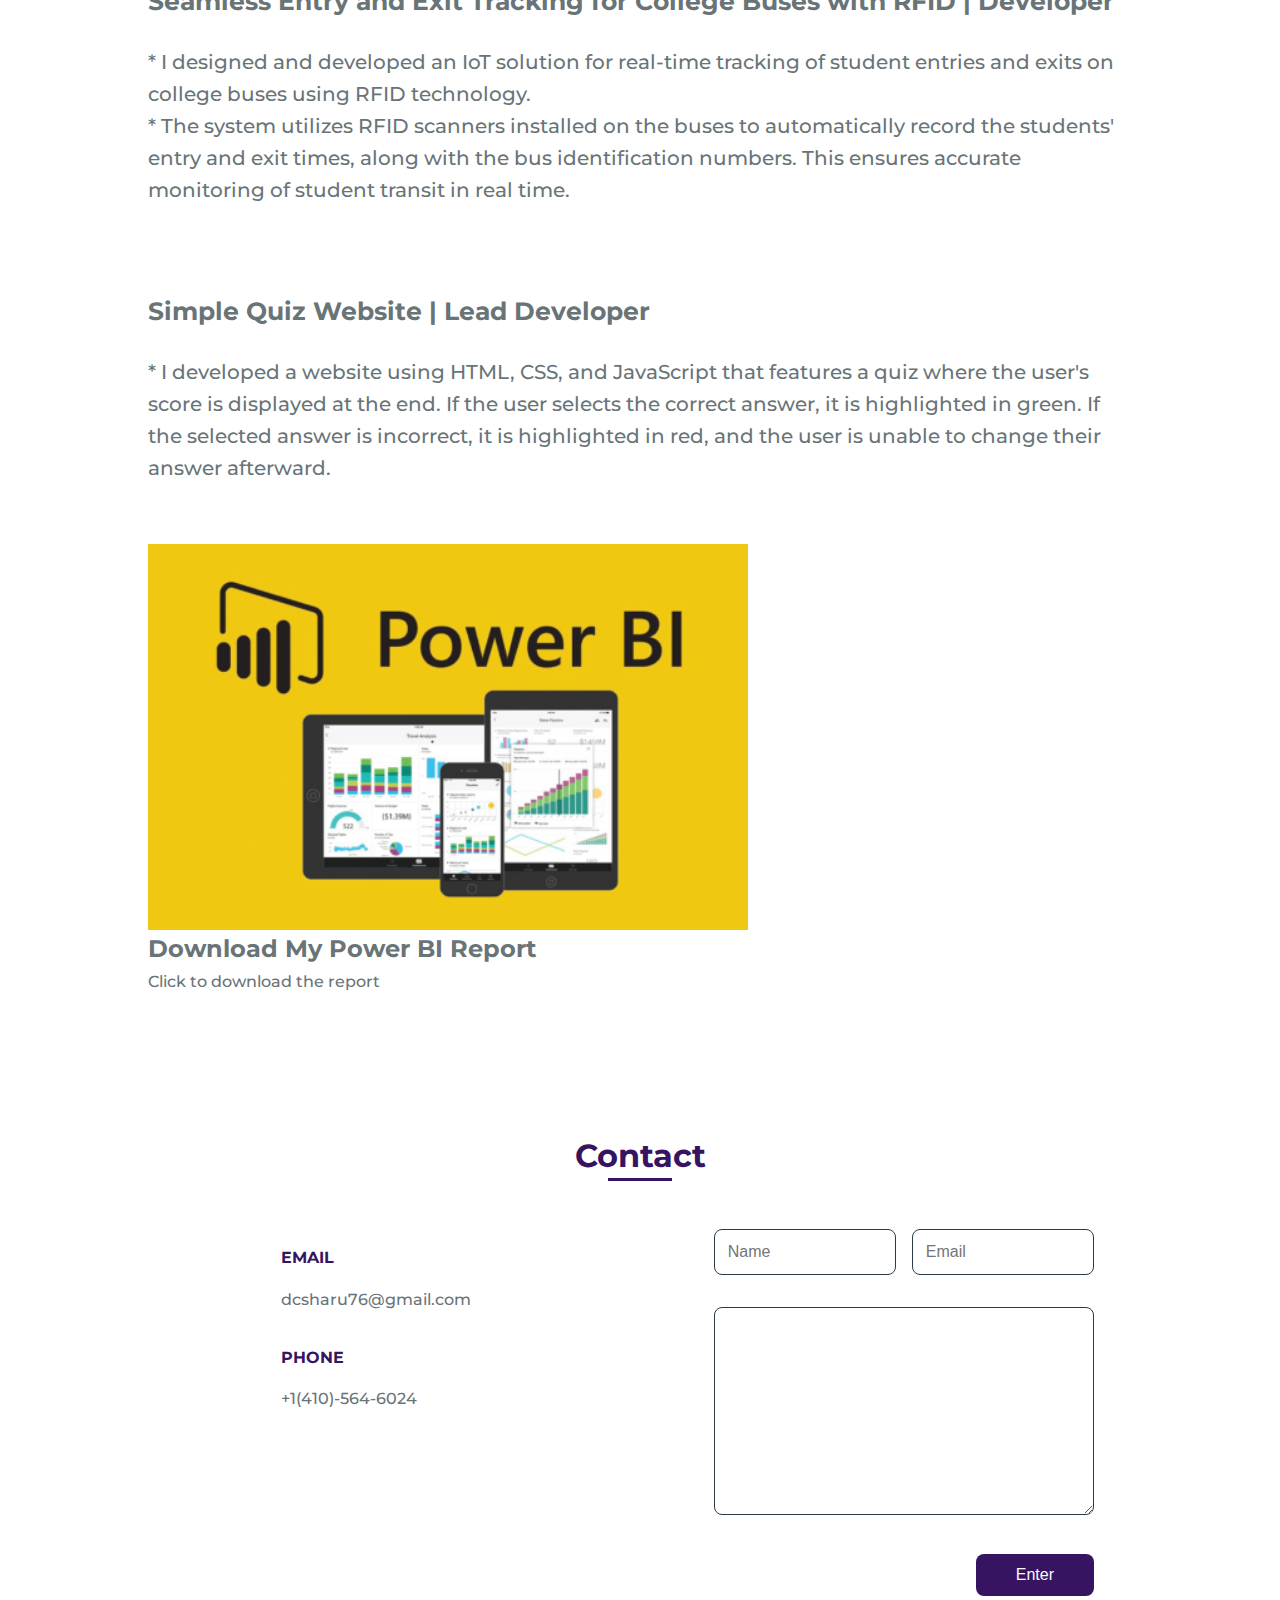
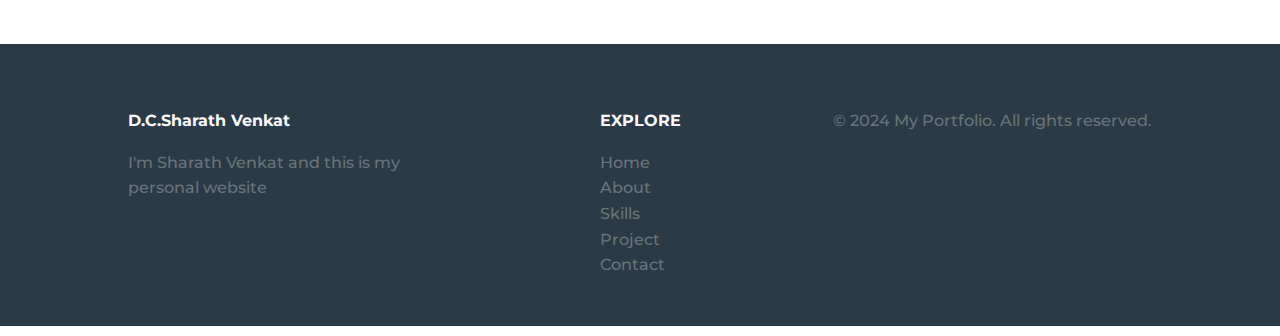
==== commit af04591f: "Update index.html" ====
--- a/index.html
+++ b/index.html
@@ -154,7 +154,7 @@
                     <div class ="project">
                         <img src="Screenshot 2025-02-18 114343.png" alt="Power BI Report" width="600">
                         <h2>Download My Power BI Report</h2>
-                        <a href="https://drive.google.com/file/d/1FcoRcLD9pyDUo7JGklIje6vXrLm3dzFv/view?usp=sharing" download class="btn">Download Report</a>
+                        <a href="https://drive.google.com/file/d/1FcoRcLD9pyDUo7JGklIje6vXrLm3dzFv/view?usp=sharing" download class="btn">Click to download the report</a>
                     </div>
                     </div>
 
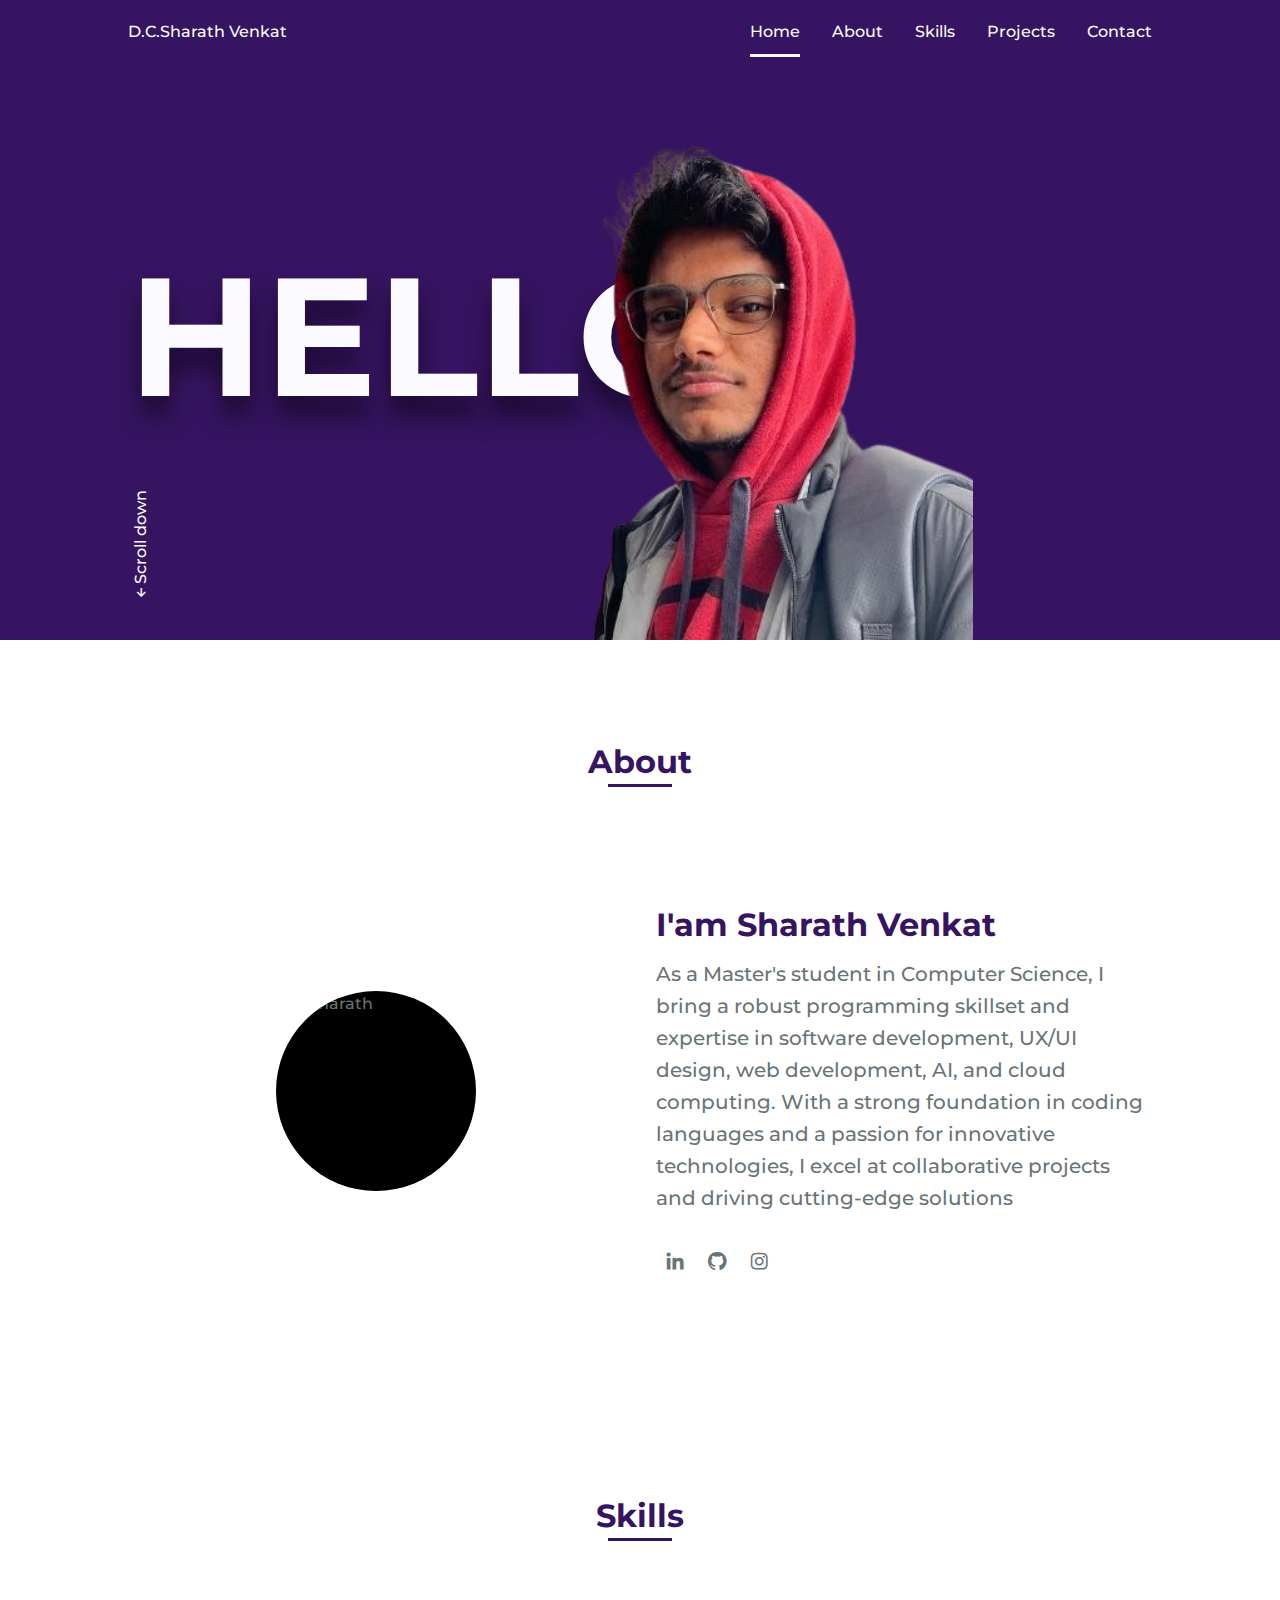
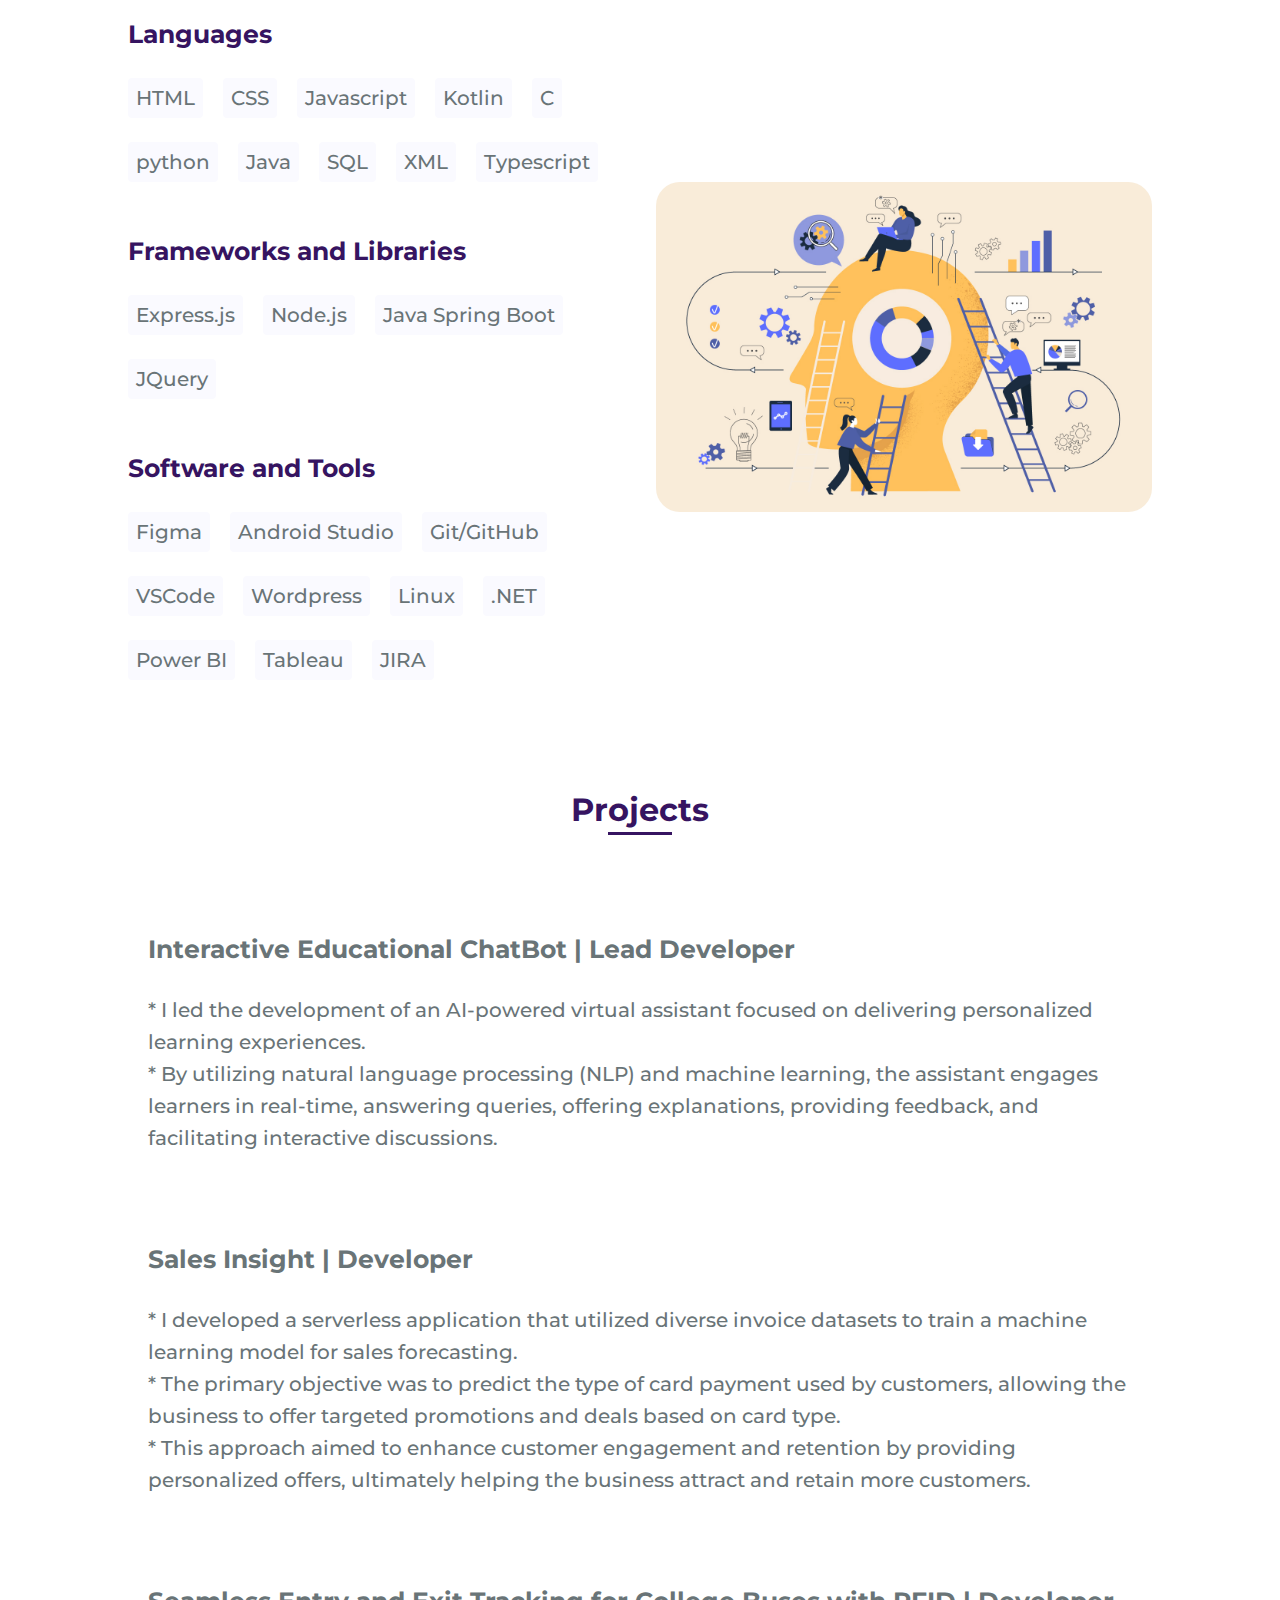
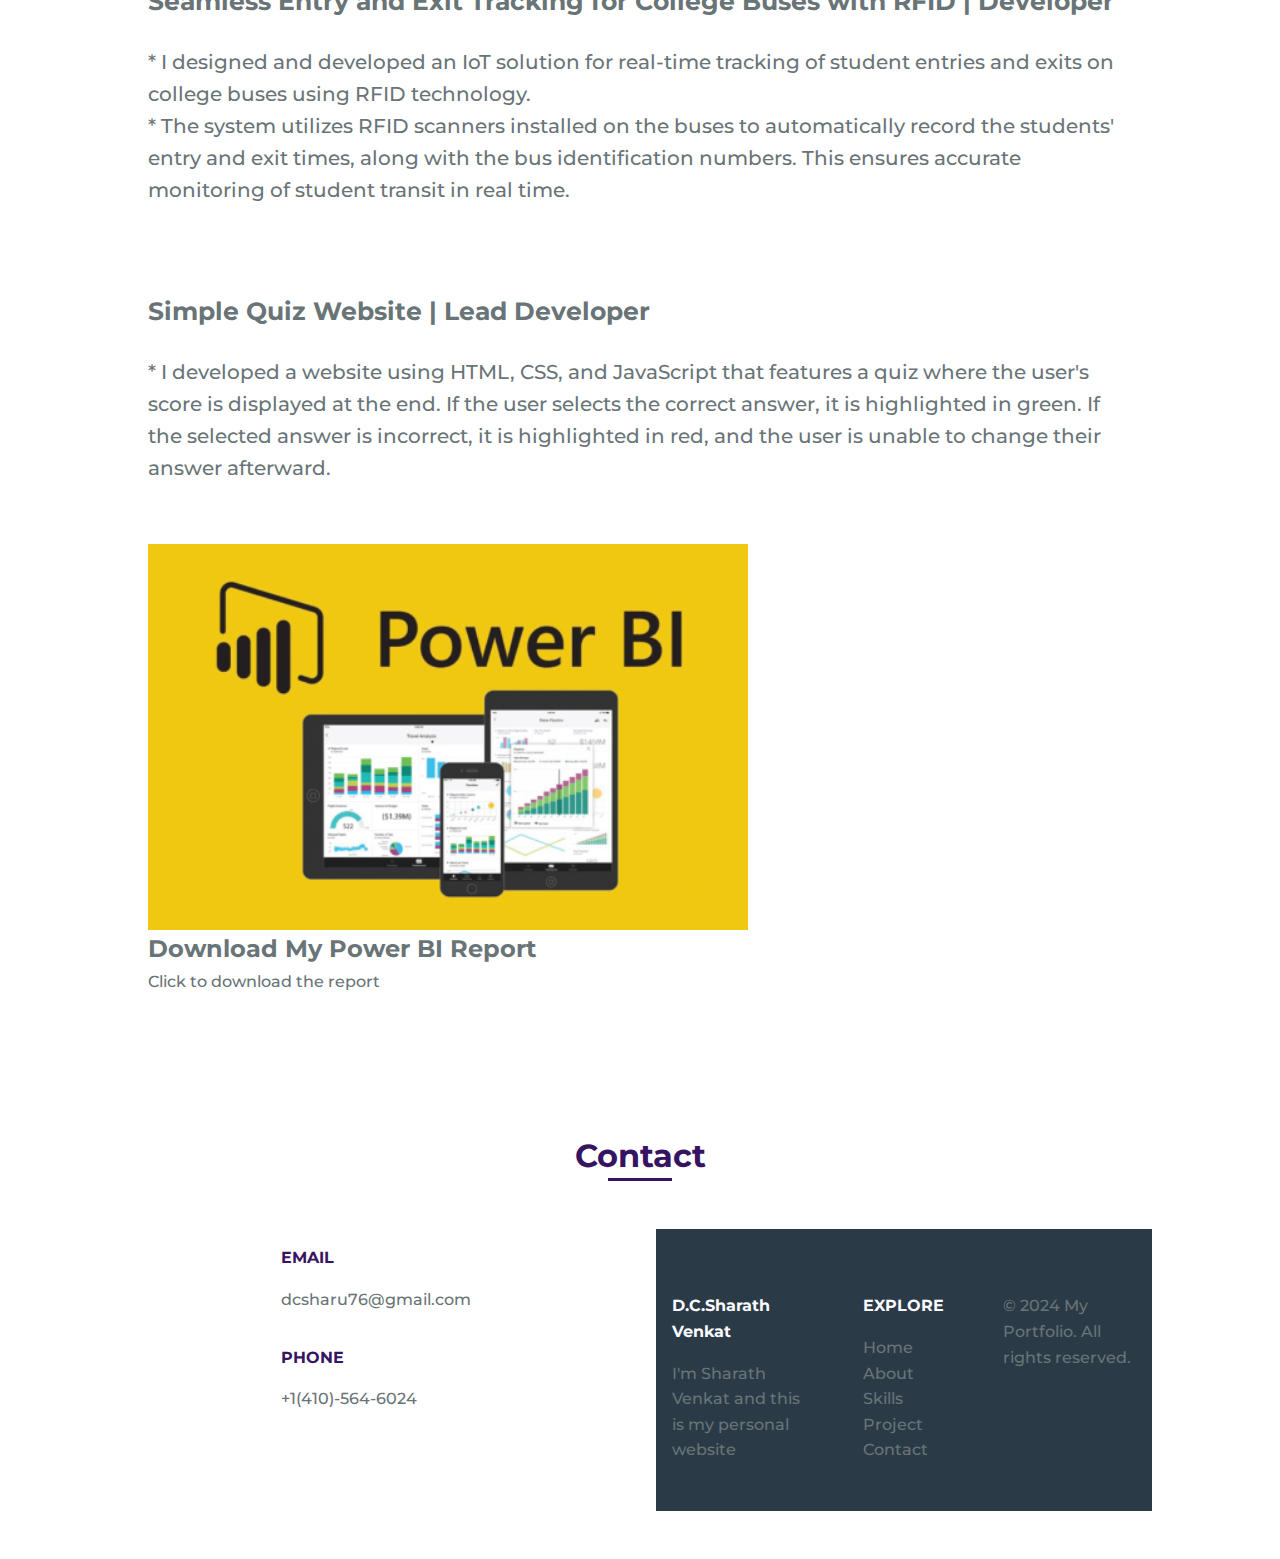
==== commit 1ce58056: "Update index.html" ====
--- a/index.html
+++ b/index.html
@@ -174,20 +174,7 @@
                         <span class="contact__text">+1(410)-564-6024</span>
                     </div>
 
-                    <form action="" class="contact__form">
-                        <div class="contact__inputs">
-                            <input type="text" placeholder="Name" class="contact__input">
-                            <input type="mail" placeholder="Email" class="contact__input">
-                        </div>
-
-                        <textarea name="" id="" cols="0" rows="10" class="contact__input"></textarea>
-
-                        <input type="submit" value="Enter" class="contact__button">
-                    </form>
-                </div>
-            </section>
-        </main>
-
+                    
 
         <footer class="footer section">
             <div class="footer__container bd-grid">
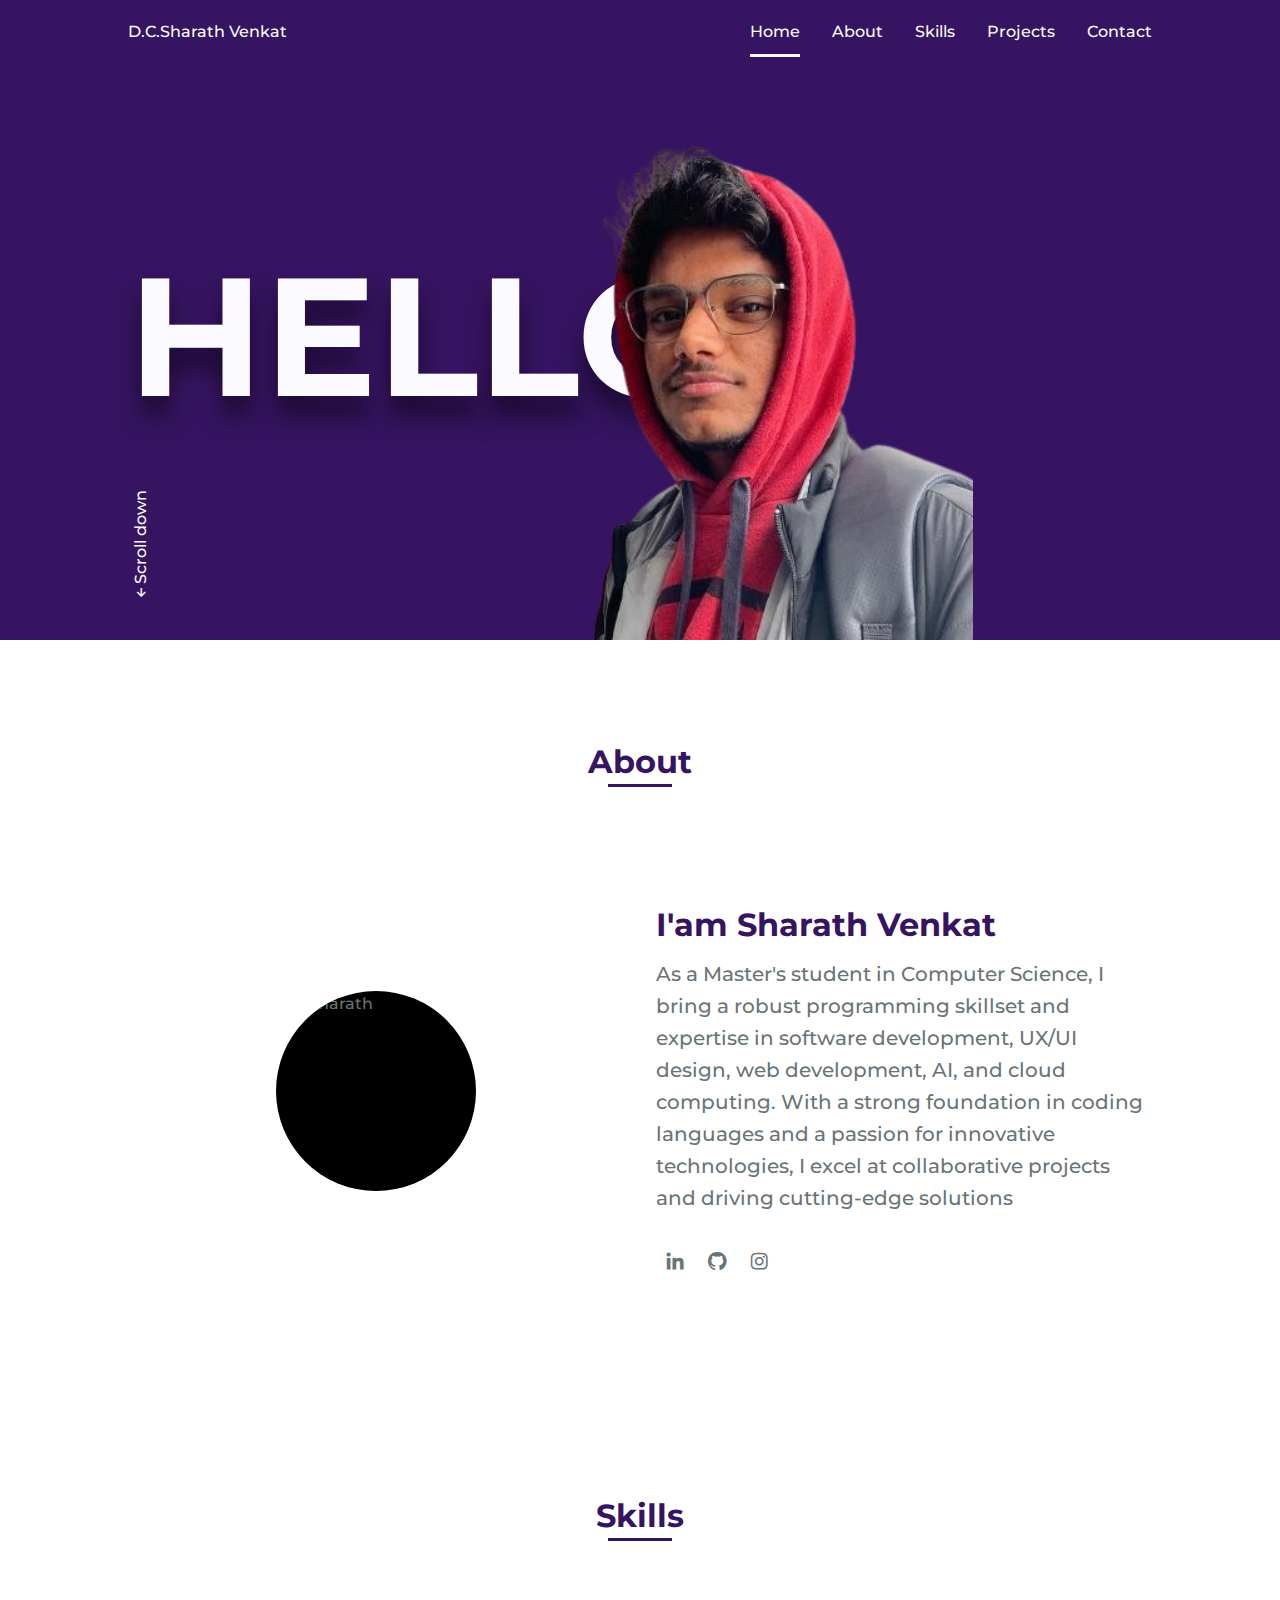
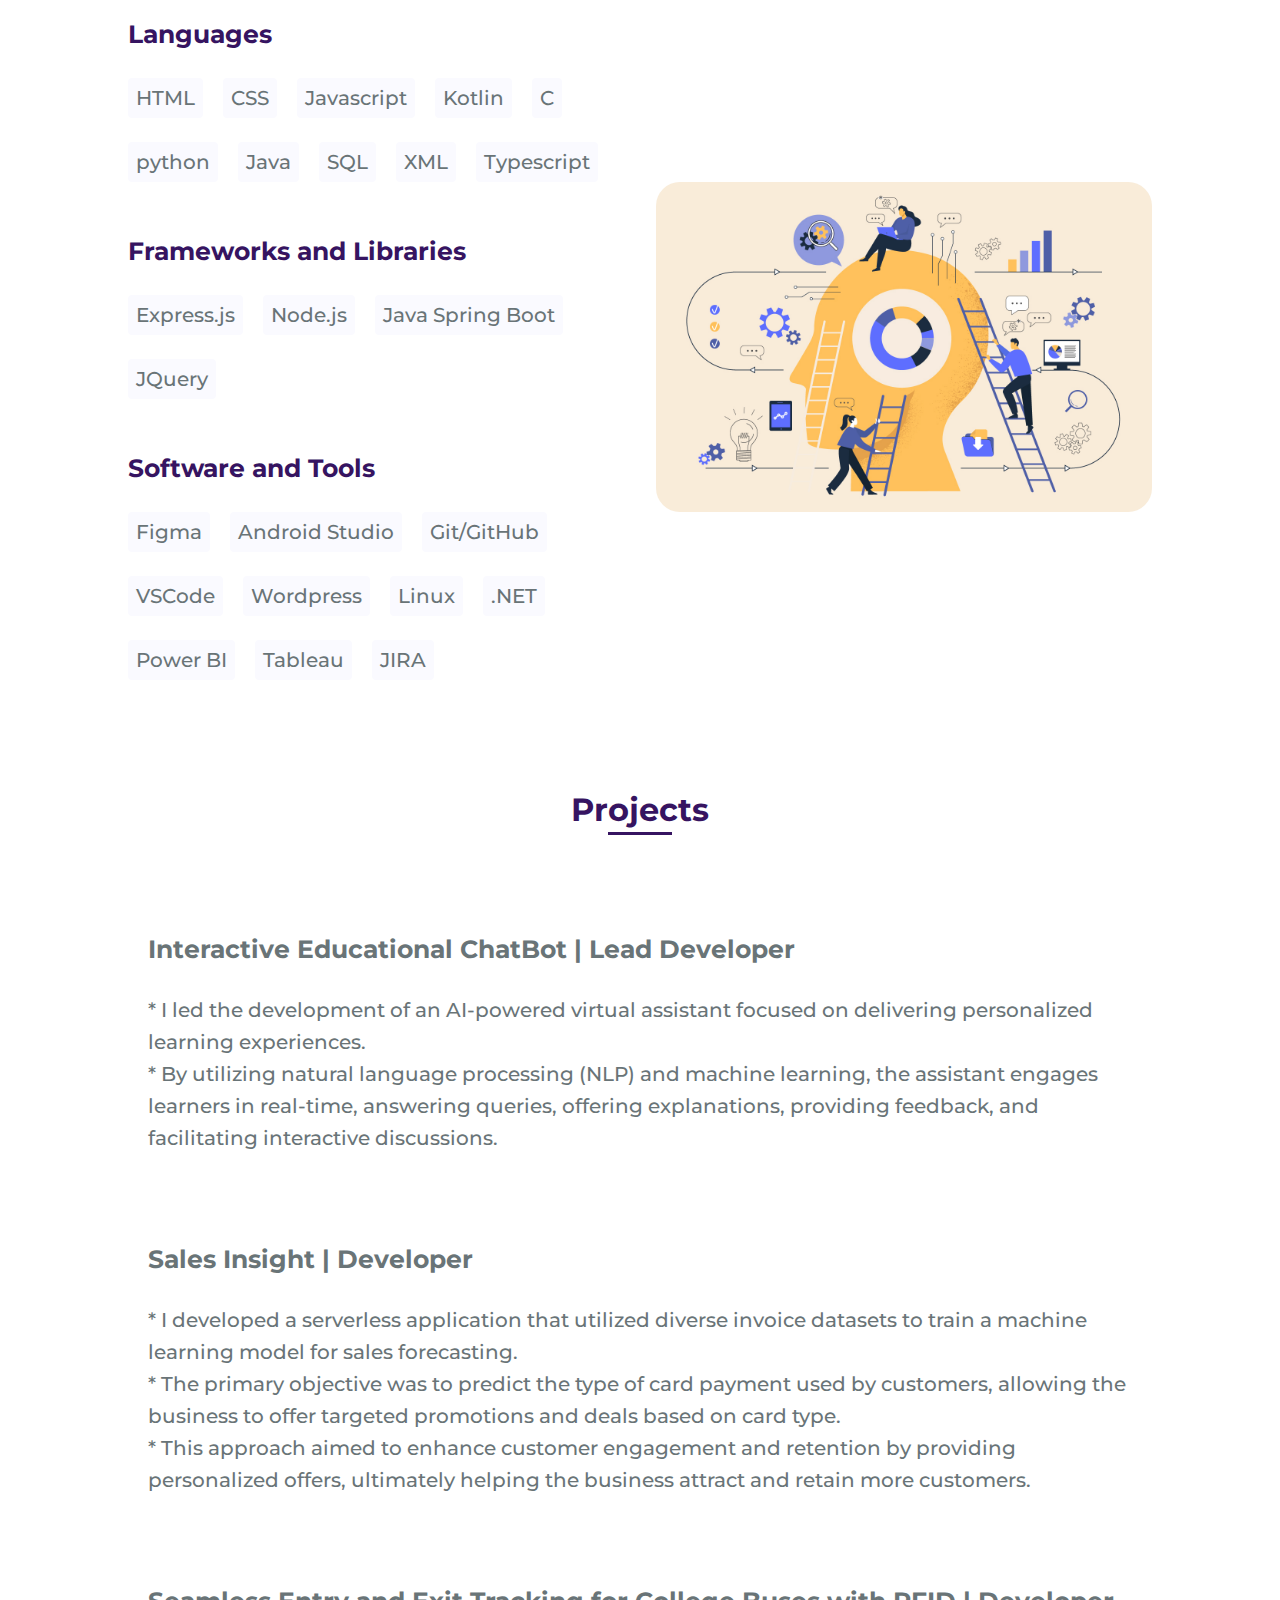
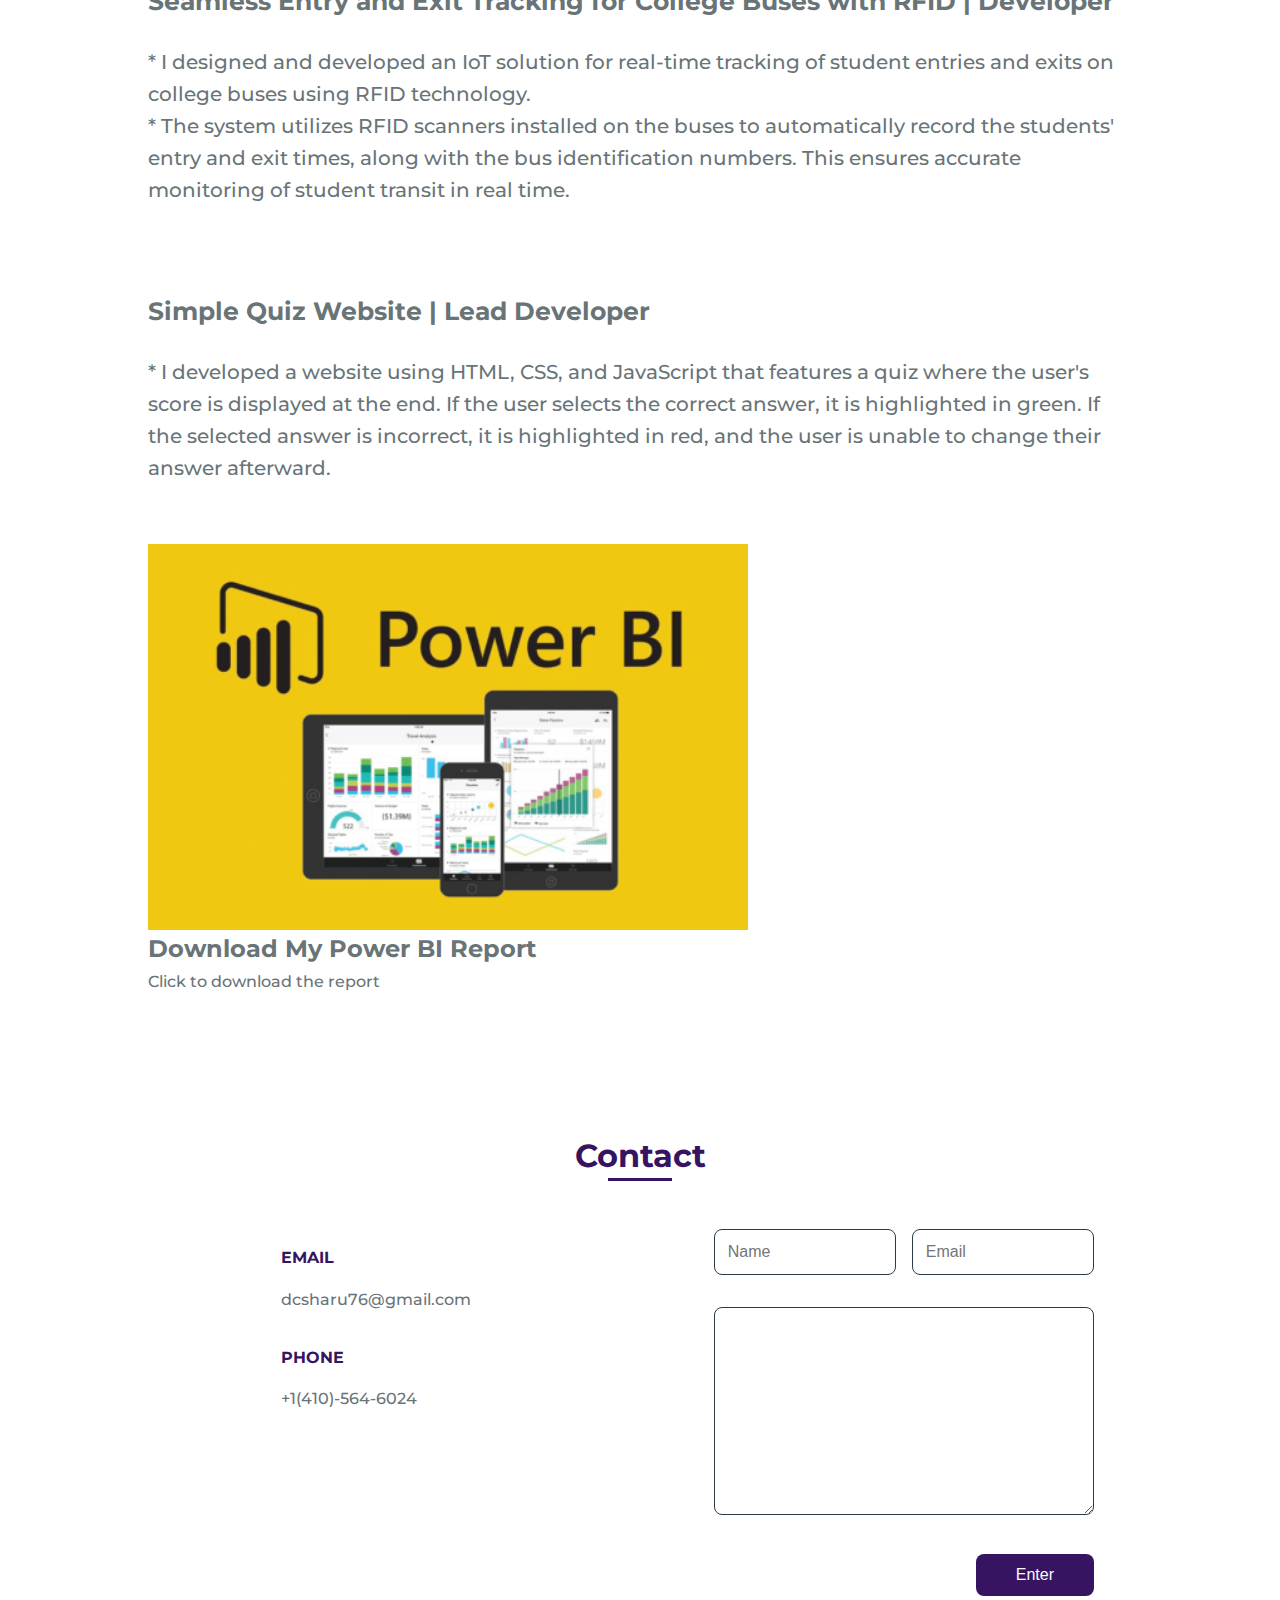
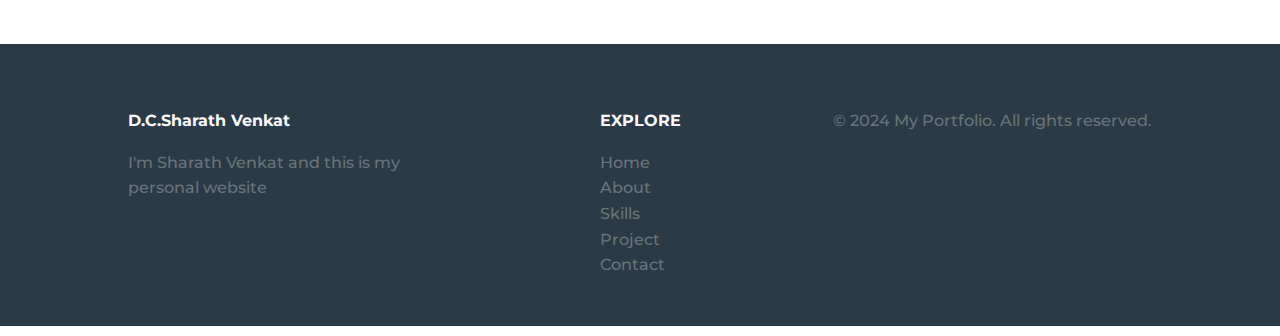
==== commit 2a1361d1: "Update index.html" ====
--- a/index.html
+++ b/index.html
@@ -174,6 +174,22 @@
                         <span class="contact__text">+1(410)-564-6024</span>
                     </div>
 
+                    <form action="" class="contact__form">
+                        <div class="contact__inputs">
+                            <input type="text" placeholder="Name" class="contact__input">
+                            <input type="mail" placeholder="Email" class="contact__input">
+                        </div>
+
+                        <textarea name="" id="" cols="0" rows="10" class="contact__input"></textarea>
+
+                        <input type="submit" value="Enter" class="contact__button">
+                    </form>
+                </div>
+            </section>
+        </main>
+
+
+
                     
 
         <footer class="footer section">
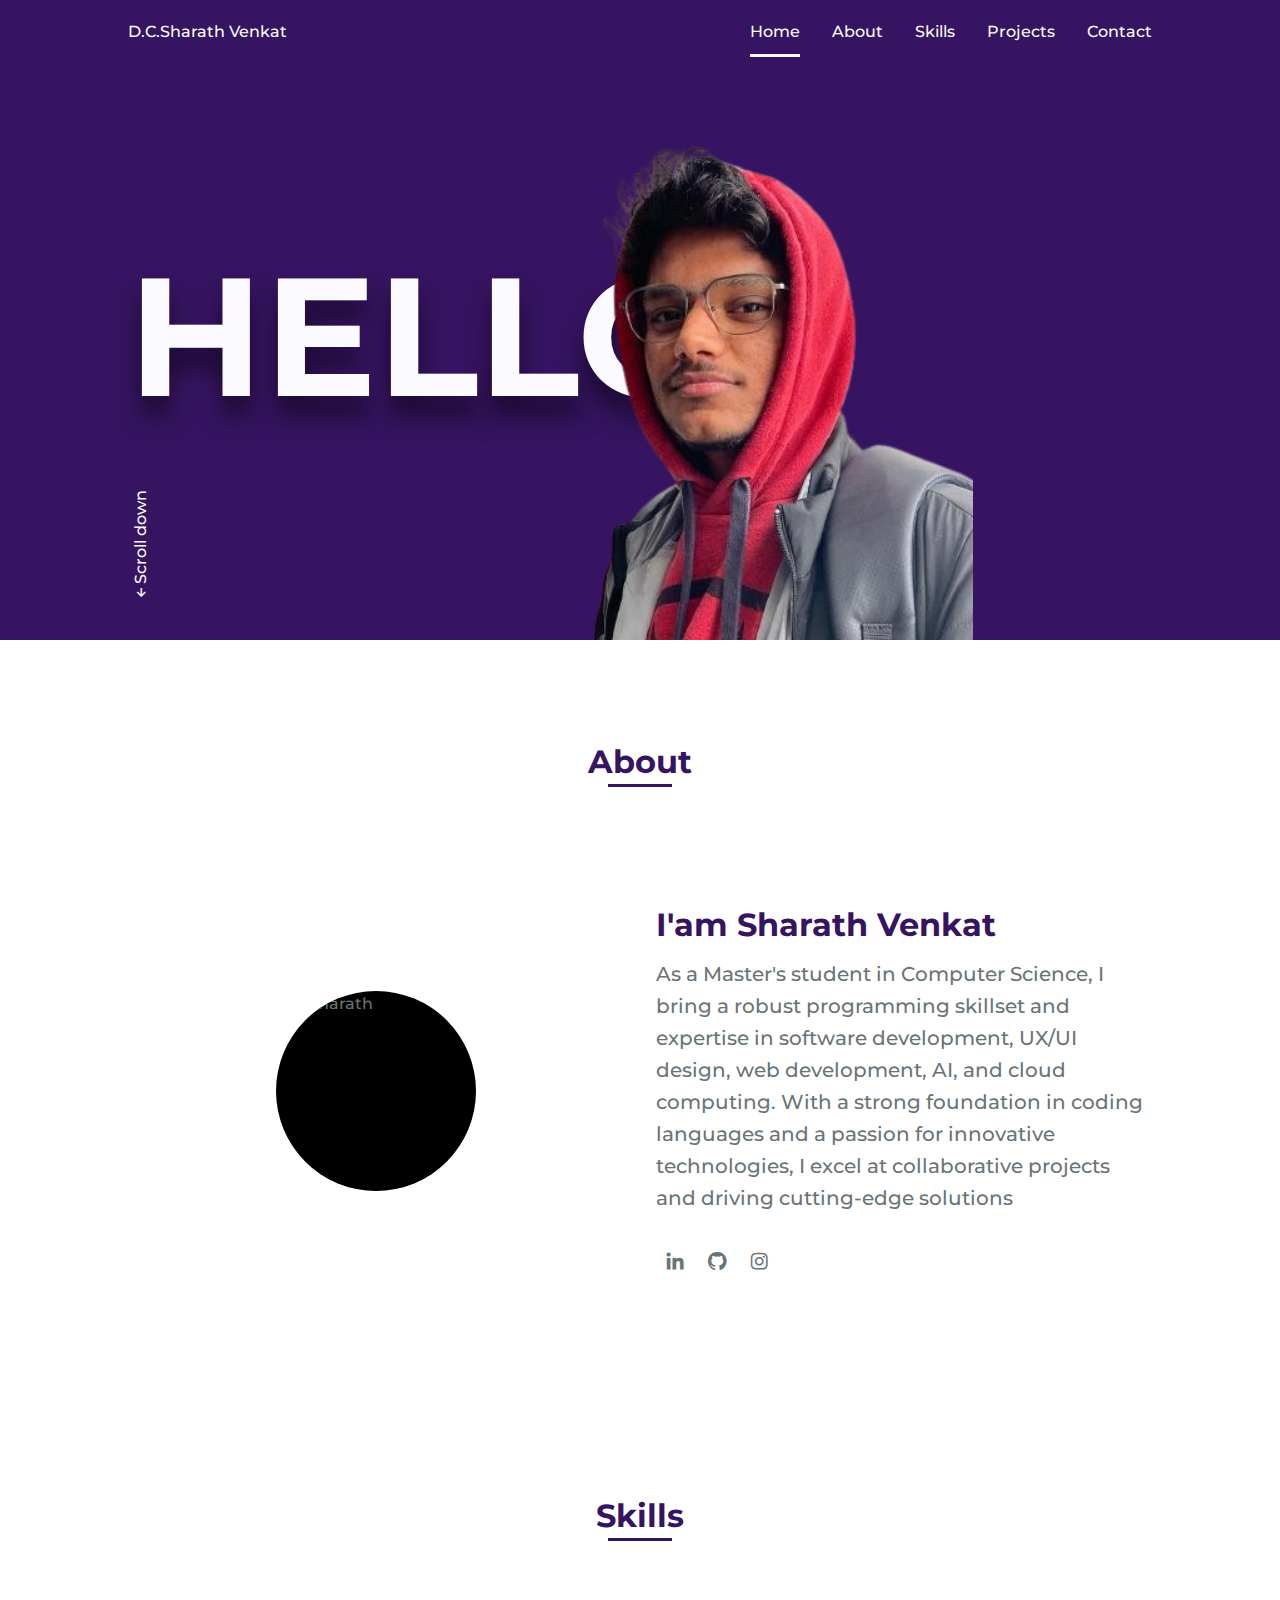
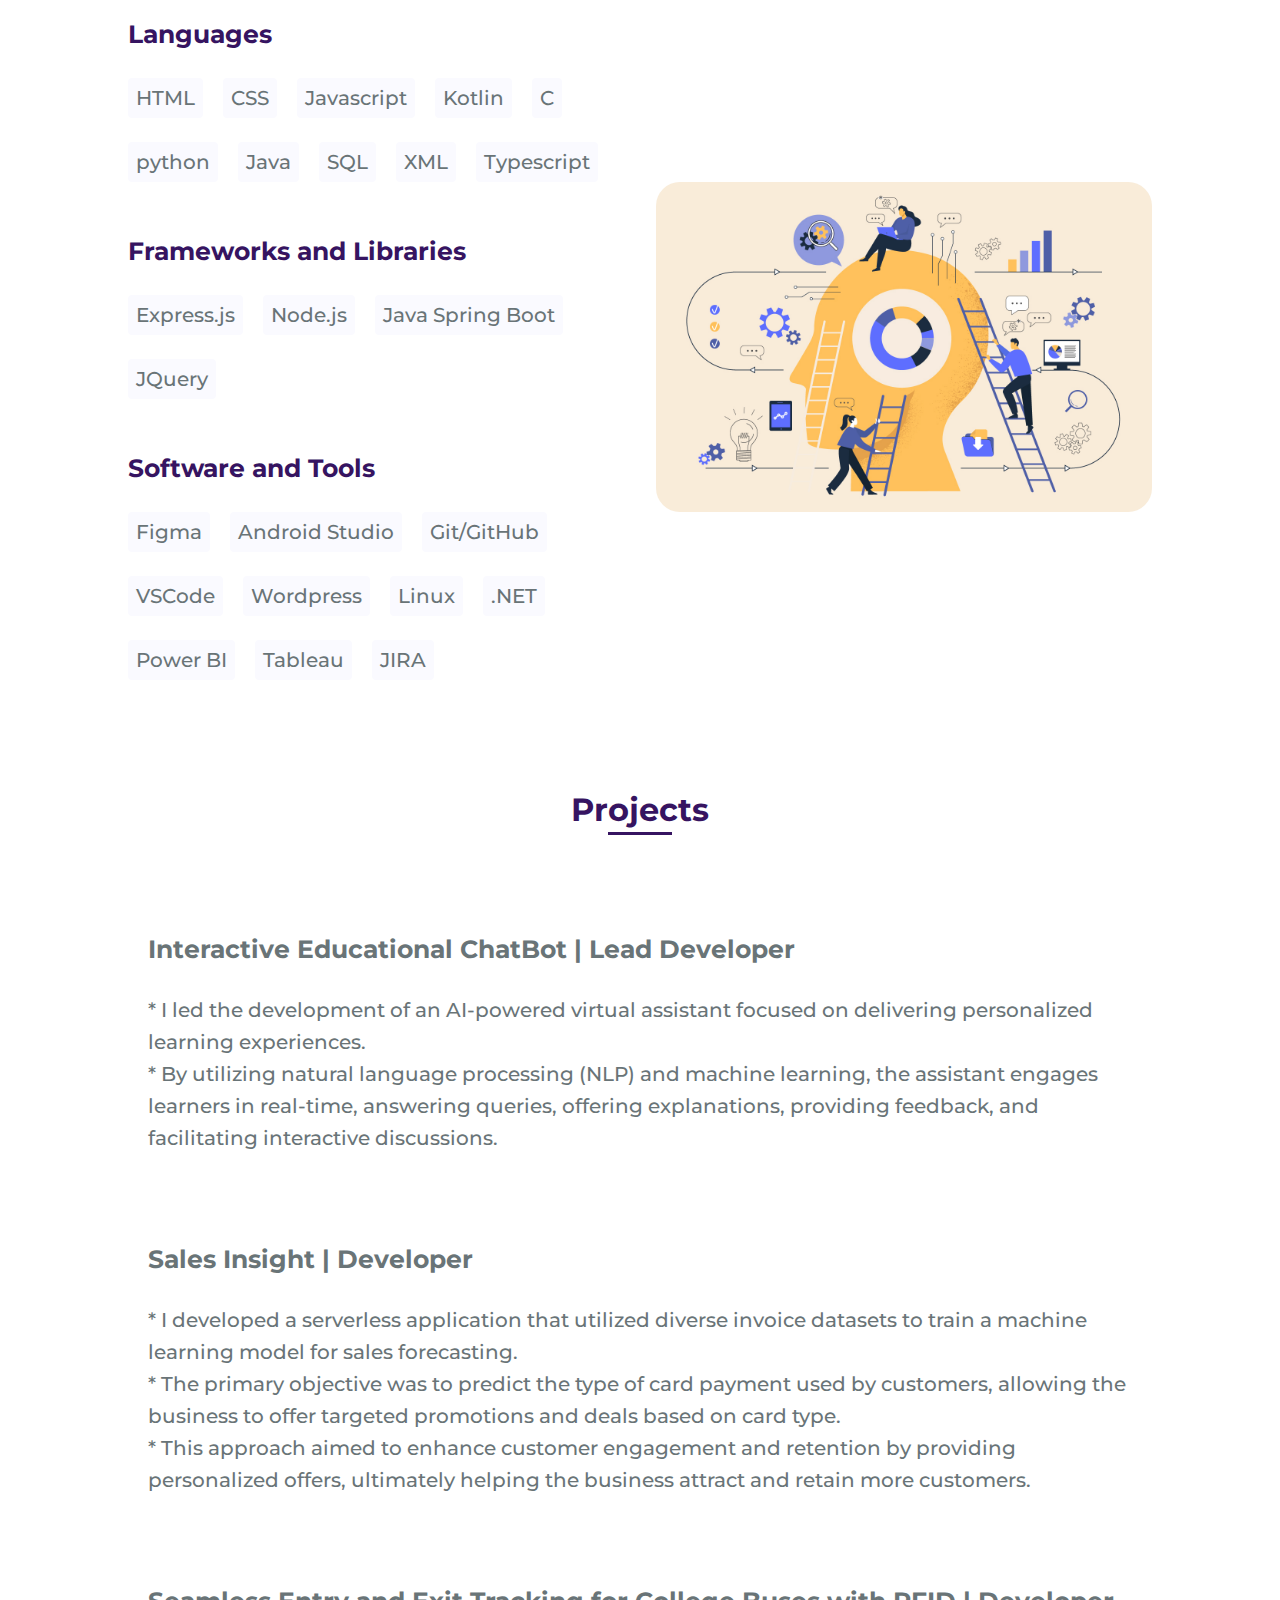
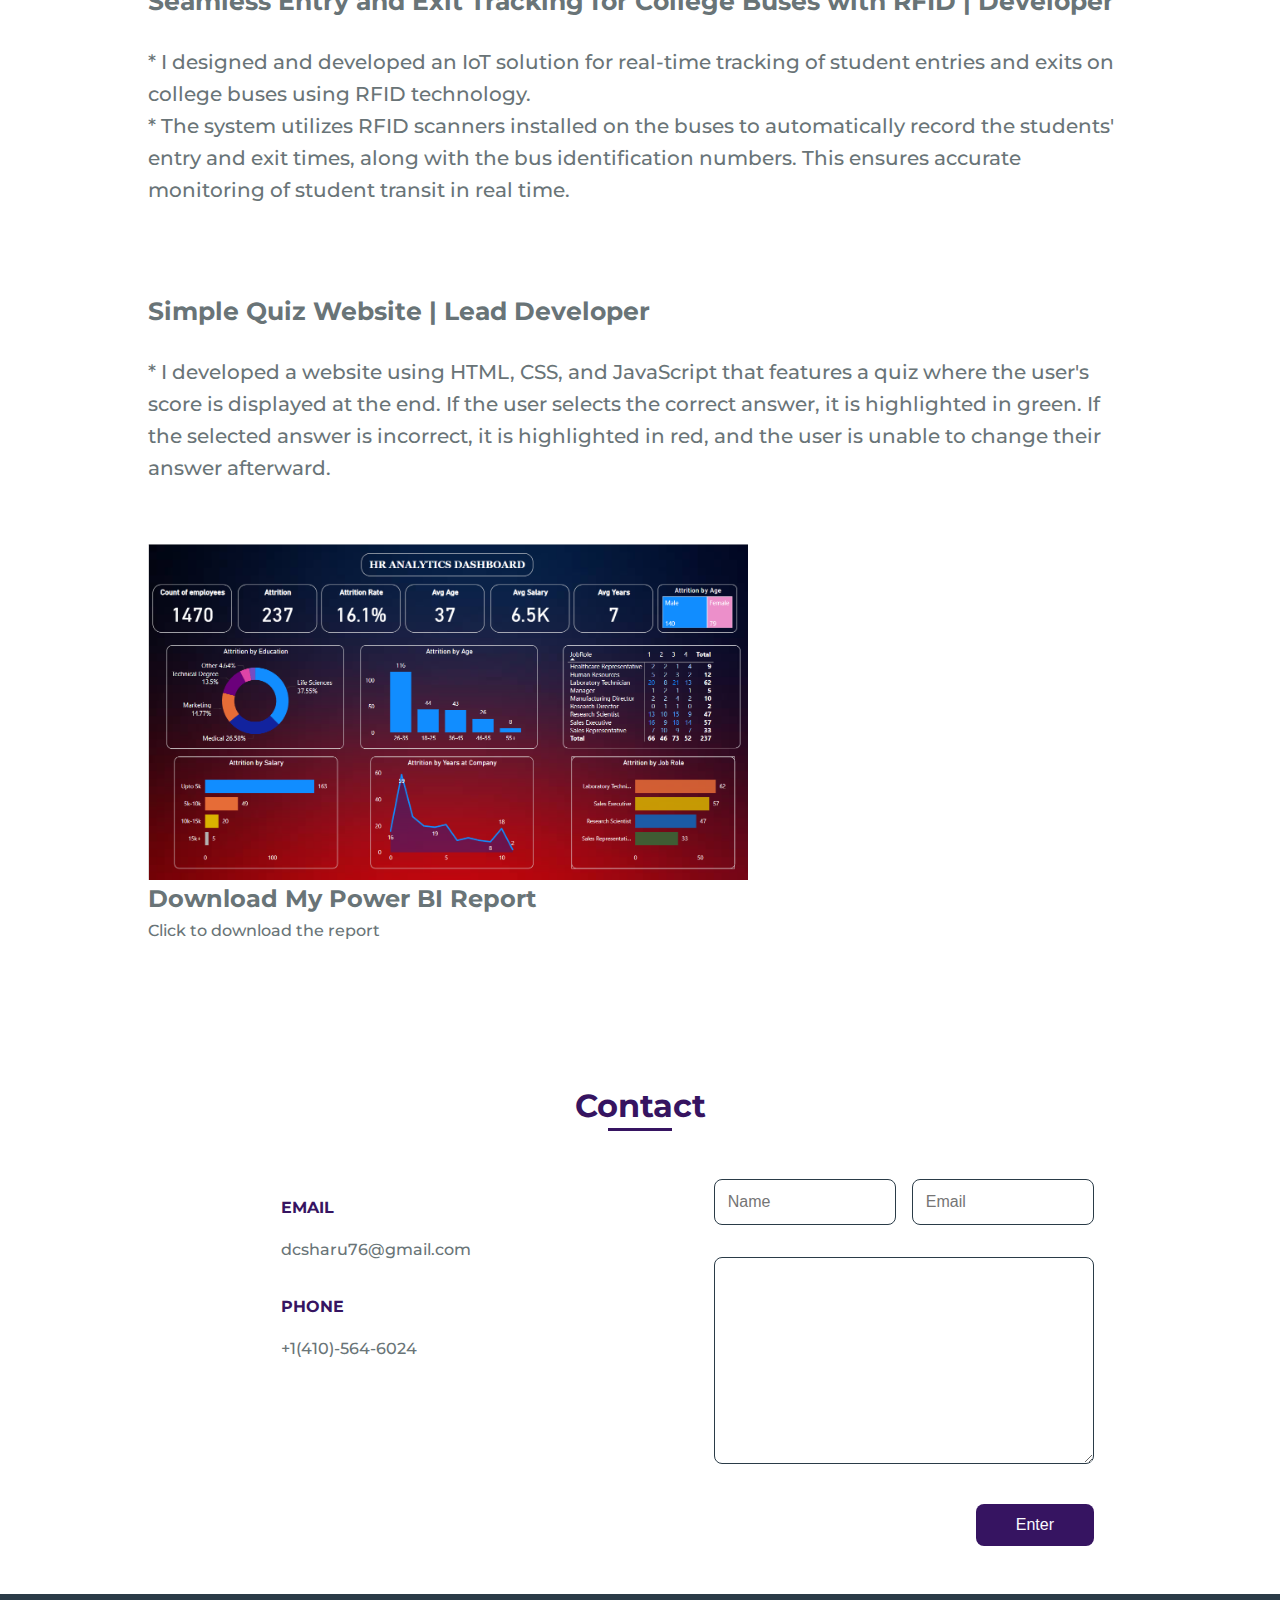
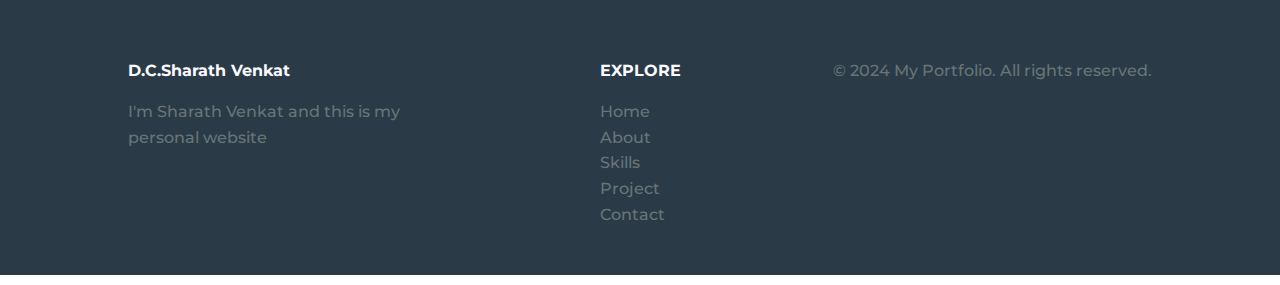
==== commit 34aa7ac3: "Update index.html" ====
--- a/index.html
+++ b/index.html
@@ -152,7 +152,7 @@
 
                     <div class="lead__container bd-grid">
                     <div class ="project">
-                        <img src="Screenshot 2025-02-18 114343.png" alt="Power BI Report" width="600">
+                        <img src="Screenshot 2025-02-18 172823.png" alt="Power BI Report" width="600">
                         <h2>Download My Power BI Report</h2>
                         <a href="https://drive.google.com/file/d/1FcoRcLD9pyDUo7JGklIje6vXrLm3dzFv/view?usp=sharing" download class="btn">Click to download the report</a>
                     </div>
